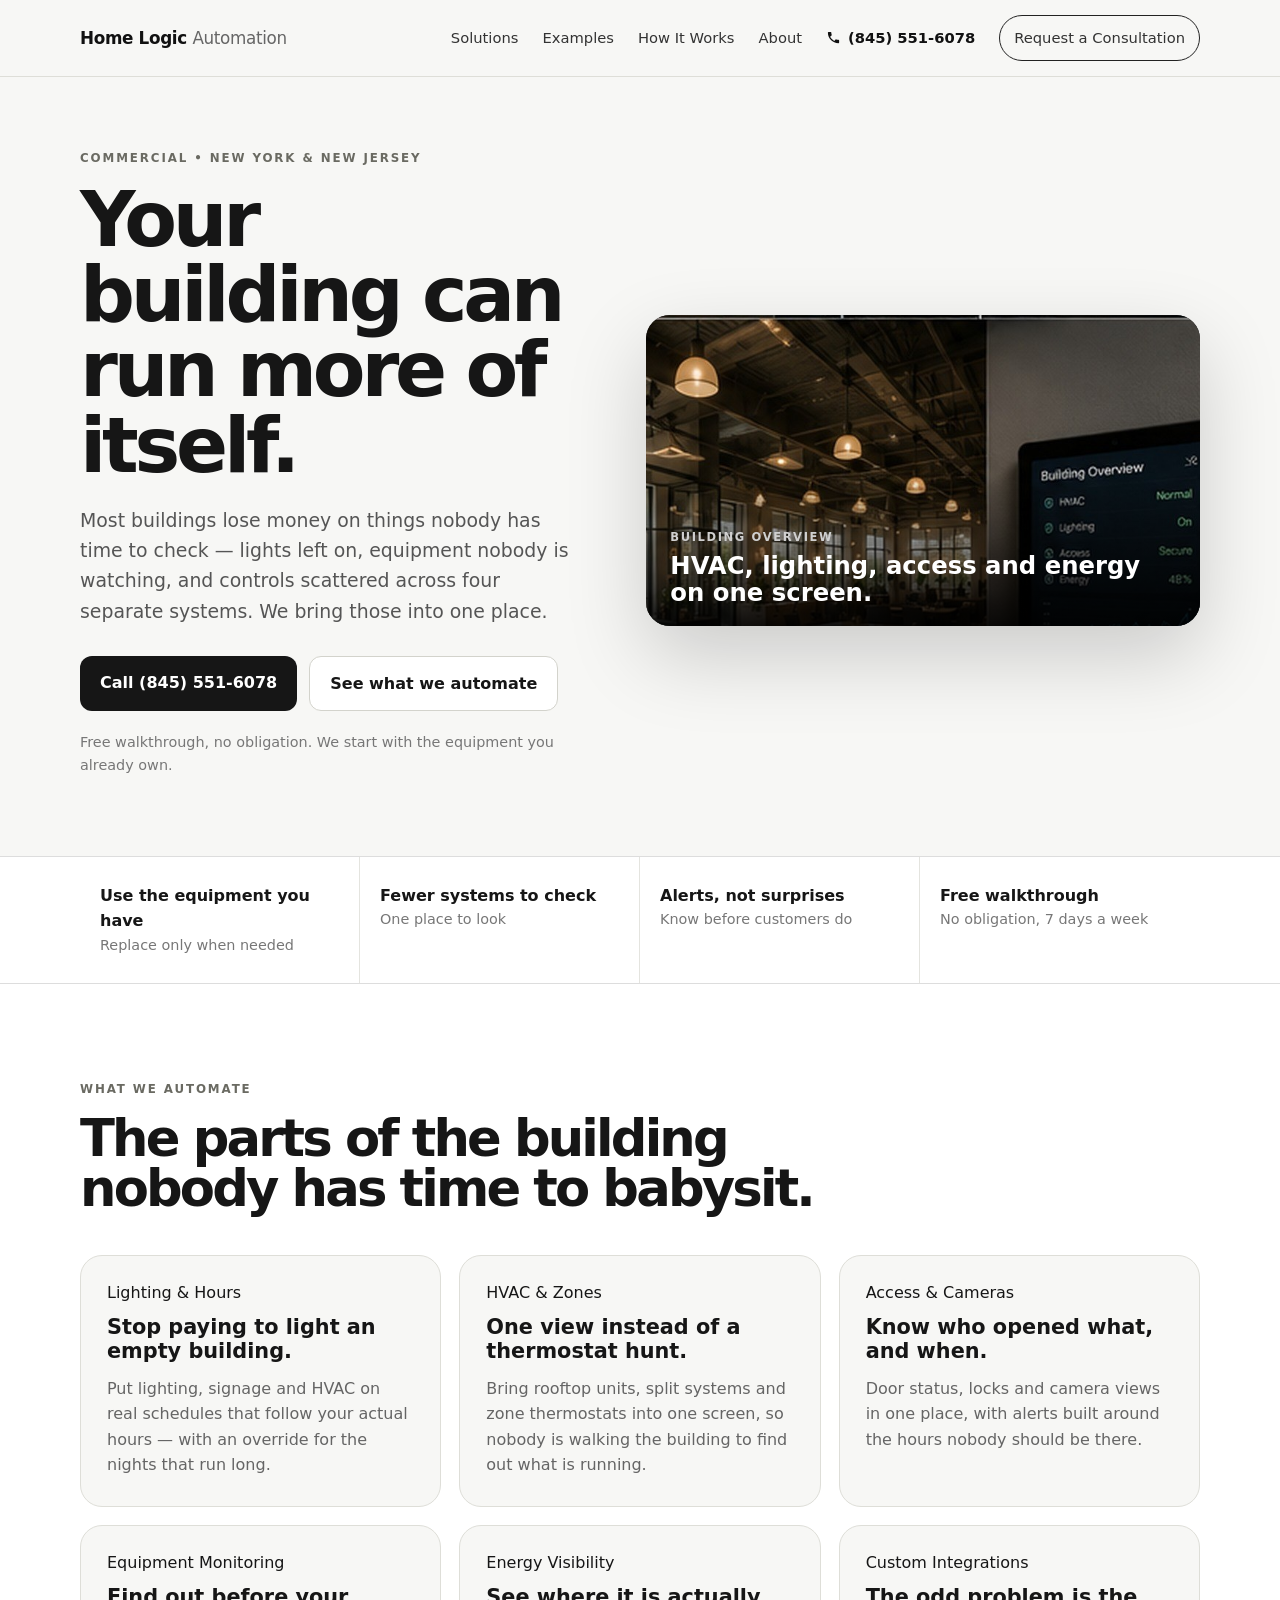
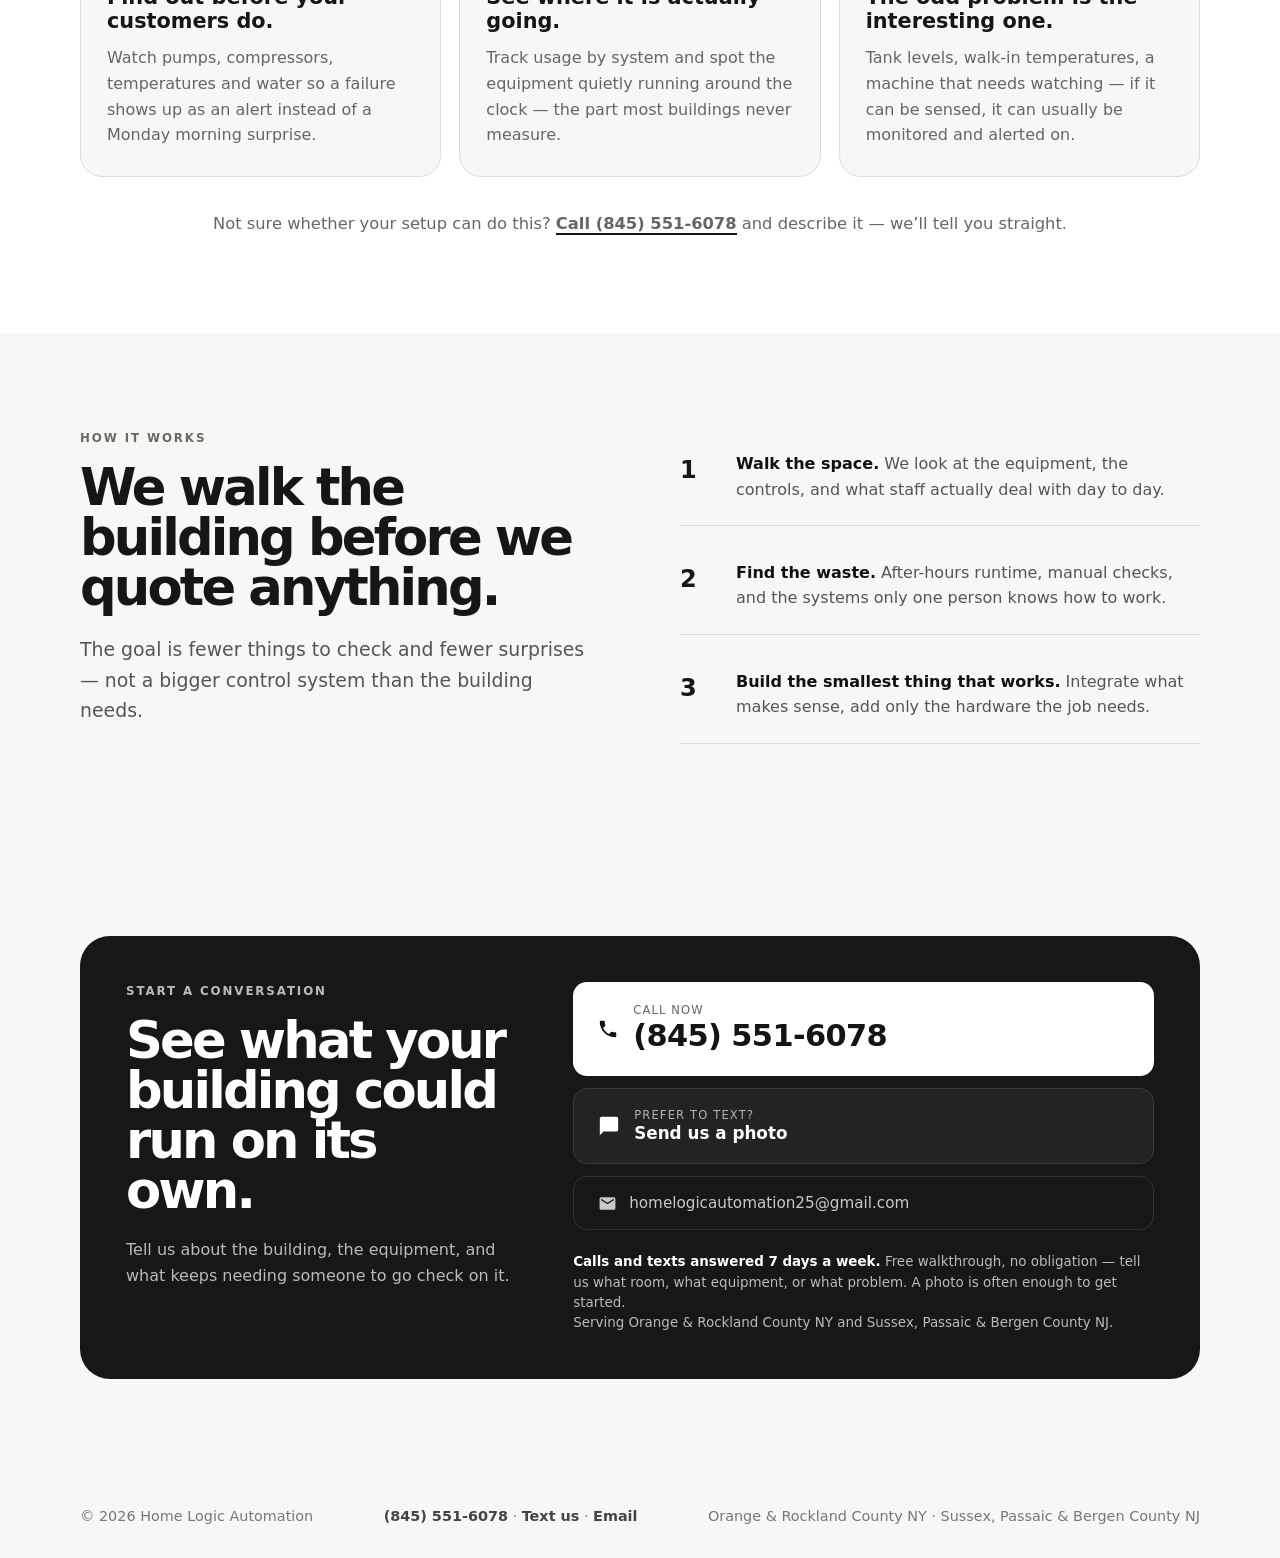
==== commercial.html @ a6f0ff5f "Add files via upload" ====
<!DOCTYPE html>
<html lang="en">
<head>
  <meta charset="UTF-8" />
  <meta name="viewport" content="width=device-width, initial-scale=1.0" />
  <meta name="format-detection" content="telephone=no,email=no,address=no" />
  <title>Commercial Automation | Home Logic Automation NY &amp; NJ</title>
  <meta name="description" content="Commercial automation, monitoring and building controls for businesses in Orange &amp; Rockland County NY and Sussex, Passaic &amp; Bergen County NJ. Call (845) 551-6078." />
  <link rel="canonical" href="https://homelogicautomation.com/commercial.html" />
  <link rel="icon" href="favicon.svg" type="image/svg+xml" />
  <link rel="apple-touch-icon" href="apple-touch-icon.png" />
  <meta property="og:type" content="website" />
  <meta property="og:site_name" content="Home Logic Automation" />
  <meta property="og:title" content="Your building can run more of itself." />
  <meta property="og:description" content="Commercial automation, monitoring and building controls for businesses in Orange &amp; Rockland County NY and Sussex, Passaic &amp; Bergen County NJ. Call (845) 551-6078." />
  <meta property="og:url" content="https://homelogicautomation.com/commercial.html" />
  <meta property="og:image" content="https://homelogicautomation.com/share-image.jpg" />
  <meta name="twitter:card" content="summary_large_image" />
  <meta name="theme-color" content="#161616" />
  <link rel="stylesheet" href="styles.css?v=202608262101" />
</head>
<body>
  <header class="site-header">
    <div class="container nav-wrap">
      <a class="brand" href="index.html">Home Logic <span>Automation</span></a>
      <nav>
        <a href="index.html#solutions">Solutions</a>
        <a href="index.html#examples">Examples</a>
        <a href="index.html#how">How It Works</a>
        <a href="index.html#about">About</a>
        <a class="nav-call" href="tel:+18455516078"><svg class="ic" viewBox="0 0 24 24" aria-hidden="true"><path d="M6.6 10.8c1.4 2.8 3.8 5.1 6.6 6.6l2.2-2.2c.3-.3.7-.4 1-.2 1.1.4 2.4.6 3.6.6.6 0 1 .4 1 1V20c0 .6-.4 1-1 1C10.6 21 3 13.4 3 4c0-.6.4-1 1-1h3.5c.6 0 1 .4 1 1 0 1.3.2 2.5.6 3.6.1.4 0 .8-.2 1l-2.3 2.2z"/></svg><span>(845) 551-6078</span></a>
        <a class="nav-cta" href="#contact">Request a Consultation</a>
      </nav>
    </div>
  </header>

  <main id="top">
    <section class="hero">
      <div class="container hero-grid">
        <div class="hero-copy">
          <p class="eyebrow">COMMERCIAL &bull; NEW YORK &amp; NEW JERSEY</p>
          <h1>Your building can run more of itself.</h1>
          <p class="hero-text">Most buildings lose money on things nobody has time to check &mdash; lights left on,
            equipment nobody is watching, and controls scattered across four separate systems. We bring those into one place.</p>
          <div class="hero-actions">
            <a class="btn primary" href="tel:+18455516078">Call (845) 551-6078</a>
            <a class="btn secondary" href="#what">See what we automate</a>
          </div>
          <p class="trust-line">Free walkthrough, no obligation. We start with the equipment you already own.</p>
        </div>
        <div class="hero-slider">
          <div class="install-stage">
            <article class="install-slide active">
              <img src="assets/ex-commercial.jpg" alt="Commercial building overview screen in an open-plan restaurant" />
              <div class="install-caption"><span>Building Overview</span><strong>HVAC, lighting, access and energy on one screen.</strong></div>
            </article>
          </div>
        </div>
      </div>
    </section>

    <section class="social-proof">
      <div class="container proof-grid">
        <div><strong>Use the equipment you have</strong><span>Replace only when needed</span></div>
        <div><strong>Fewer systems to check</strong><span>One place to look</span></div>
        <div><strong>Alerts, not surprises</strong><span>Know before customers do</span></div>
        <div><strong>Free walkthrough</strong><span>No obligation, 7 days a week</span></div>
      </div>
    </section>

    <section id="what" class="section alt">
      <div class="container">
        <p class="eyebrow">WHAT WE AUTOMATE</p>
        <h2>The parts of the building nobody has time to babysit.</h2>
        <div class="card-grid examples">
          <article class="example-card">
            <div class="ex-body"><span>Lighting &amp; Hours</span><h3>Stop paying to light an empty building.</h3><p>Put lighting, signage and HVAC on real schedules that follow your actual hours &mdash; with an override for the nights that run long.</p></div>
          </article>
          <article class="example-card">
            <div class="ex-body"><span>HVAC &amp; Zones</span><h3>One view instead of a thermostat hunt.</h3><p>Bring rooftop units, split systems and zone thermostats into one screen, so nobody is walking the building to find out what is running.</p></div>
          </article>
          <article class="example-card">
            <div class="ex-body"><span>Access &amp; Cameras</span><h3>Know who opened what, and when.</h3><p>Door status, locks and camera views in one place, with alerts built around the hours nobody should be there.</p></div>
          </article>
          <article class="example-card">
            <div class="ex-body"><span>Equipment Monitoring</span><h3>Find out before your customers do.</h3><p>Watch pumps, compressors, temperatures and water so a failure shows up as an alert instead of a Monday morning surprise.</p></div>
          </article>
          <article class="example-card">
            <div class="ex-body"><span>Energy Visibility</span><h3>See where it is actually going.</h3><p>Track usage by system and spot the equipment quietly running around the clock &mdash; the part most buildings never measure.</p></div>
          </article>
          <article class="example-card">
            <div class="ex-body"><span>Custom Integrations</span><h3>The odd problem is the interesting one.</h3><p>Tank levels, walk-in temperatures, a machine that needs watching &mdash; if it can be sensed, it can usually be monitored and alerted on.</p></div>
          </article>
        </div>
        <p class="examples-cta">Not sure whether your setup can do this?
          <a href="tel:+18455516078">Call (845) 551-6078</a> and describe it &mdash; we&rsquo;ll tell you straight.</p>
      </div>
    </section>

    <section class="section">
      <div class="container split">
        <div>
          <p class="eyebrow">HOW IT WORKS</p>
          <h2>We walk the building before we quote anything.</h2>
          <p class="lead">The goal is fewer things to check and fewer surprises &mdash; not a bigger control system than the building needs.</p>
        </div>
        <div class="steps">
          <div><strong>1</strong><span><b>Walk the space.</b> We look at the equipment, the controls, and what staff actually deal with day to day.</span></div>
          <div><strong>2</strong><span><b>Find the waste.</b> After-hours runtime, manual checks, and the systems only one person knows how to work.</span></div>
          <div><strong>3</strong><span><b>Build the smallest thing that works.</b> Integrate what makes sense, add only the hardware the job needs.</span></div>
        </div>
      </div>
    </section>

    <section id="contact" class="contact section">
      <div class="container contact-box">
        <div>
          <p class="eyebrow">START A CONVERSATION</p>
          <h2>See what your building could run on its own.</h2>
          <p>Tell us about the building, the equipment, and what keeps needing someone to go check on it.</p>
        </div>
        <div class="contact-actions">
          <a class="call-big" href="tel:+18455516078"><svg class="ic" viewBox="0 0 24 24" aria-hidden="true"><path d="M6.6 10.8c1.4 2.8 3.8 5.1 6.6 6.6l2.2-2.2c.3-.3.7-.4 1-.2 1.1.4 2.4.6 3.6.6.6 0 1 .4 1 1V20c0 .6-.4 1-1 1C10.6 21 3 13.4 3 4c0-.6.4-1 1-1h3.5c.6 0 1 .4 1 1 0 1.3.2 2.5.6 3.6.1.4 0 .8-.2 1l-2.3 2.2z"/></svg><span><small>Call now</small><strong>(845) 551-6078</strong></span></a>
          <a class="text-big" href="sms:+18455516078"><svg class="ic" viewBox="0 0 24 24" aria-hidden="true"><path d="M20 2H4a2 2 0 0 0-2 2v18l4-4h14a2 2 0 0 0 2-2V4a2 2 0 0 0-2-2z"/></svg><span><small>Prefer to text?</small><strong>Send us a photo</strong></span></a>
          <a class="email-line" href="mailto:homelogicautomation25@gmail.com"><svg class="ic" viewBox="0 0 24 24" aria-hidden="true"><path d="M20 4H4a2 2 0 0 0-2 2v12a2 2 0 0 0 2 2h16a2 2 0 0 0 2-2V6a2 2 0 0 0-2-2zm0 4-8 5-8-5V6l8 5 8-5z"/></svg><span>homelogicautomation25@gmail.com</span></a>
          <p class="contact-hours"><strong>Calls and texts answered 7 days a week.</strong> Free walkthrough, no obligation &mdash; tell us what room, what equipment, or what problem. A photo is often enough to get started.<br />Serving Orange &amp; Rockland County NY and Sussex, Passaic &amp; Bergen County NJ.</p>
        </div>
      </div>
    </section>
  </main>

  <footer>
    <div class="container footer-wrap">
      <span>&copy; <span id="year"></span> Home Logic Automation</span>
      <span class="footer-contact"><a href="tel:+18455516078">(845) 551-6078</a> &middot; <a href="sms:+18455516078">Text us</a> &middot; <a href="mailto:homelogicautomation25@gmail.com">Email</a></span>
      <span>Orange &amp; Rockland County NY &middot; Sussex, Passaic &amp; Bergen County NJ</span>
    </div>
  </footer>

  <script src="script.js"></script>
</body>
</html>
---- styles.css ----
*{box-sizing:border-box}html{scroll-behavior:smooth}body{margin:0;font-family:Inter,ui-sans-serif,system-ui,-apple-system,BlinkMacSystemFont,"Segoe UI",sans-serif;background:#f7f7f5;color:#161616;line-height:1.6}.container{width:min(1120px,calc(100% - 40px));margin:auto}.site-header{position:sticky;top:0;z-index:20;background:rgba(247,247,245,.92);backdrop-filter:blur(12px);border-bottom:1px solid #deded8}.nav-wrap{min-height:76px;display:flex;align-items:center;justify-content:space-between;gap:24px}.brand{font-size:1.05rem;font-weight:800;color:#111;text-decoration:none;letter-spacing:-.02em}.brand span{font-weight:500;color:#666}nav{display:flex;gap:24px;align-items:center}nav a{color:#333;text-decoration:none;font-size:.92rem}.nav-cta{padding:10px 14px;border:1px solid #222;border-radius:999px}.hero{padding:96px 0 72px}.hero-grid{display:grid;grid-template-columns:1.05fr .95fr;gap:72px;align-items:center}.eyebrow{font-size:.74rem;font-weight:800;letter-spacing:.16em;color:#6a6a62;margin:0 0 14px}.hero h1,.section h2{font-size:clamp(2.5rem,6vw,5.4rem);line-height:.98;letter-spacing:-.055em;margin:0 0 22px}.section h2{font-size:clamp(2.1rem,4vw,3.7rem);max-width:850px}.hero-text,.lead{font-size:1.18rem;color:#555;max-width:680px}.hero-actions{display:flex;gap:12px;flex-wrap:wrap;margin:30px 0 20px}.btn{display:inline-block;padding:14px 20px;border-radius:12px;text-decoration:none;font-weight:700;border:0;cursor:pointer}.primary{background:#161616;color:white}.secondary{background:white;color:#161616;border:1px solid #d3d3cc}.trust-line{font-size:.9rem;color:#777}.dashboard-card{background:#151515;color:white;border-radius:28px;padding:22px;box-shadow:0 30px 80px rgba(0,0,0,.18)}.dash-head{display:flex;justify-content:space-between;align-items:center;margin-bottom:18px;font-weight:700}.status{font-size:.72rem;font-weight:600;padding:7px 10px;border-radius:999px;background:#2b2b2b;color:#d9d9d9}.dash-grid{display:grid;grid-template-columns:1fr 1fr;gap:12px}.dash-grid article{background:#222;border:1px solid #303030;padding:18px;border-radius:18px;display:flex;flex-direction:column;min-height:135px}.dash-grid small{color:#aaa}.dash-grid strong{font-size:1.7rem;margin:10px 0}.dash-grid span{color:#999;font-size:.83rem}.social-proof{border-top:1px solid #ddd;border-bottom:1px solid #ddd;background:#fff}.proof-grid{display:grid;grid-template-columns:repeat(3,1fr)}.proof-grid div{padding:26px 20px;border-right:1px solid #e4e4df;display:flex;flex-direction:column}.proof-grid div:last-child{border-right:0}.proof-grid span{color:#777;font-size:.9rem}.section{padding:96px 0}.alt{background:#fff}.card-grid{display:grid;gap:18px;margin-top:42px}.three{grid-template-columns:repeat(3,1fr)}.service-card,.example-card{background:#fff;border:1px solid #deded8;border-radius:22px;padding:28px}.alt .example-card{background:#f7f7f5}.service-card .number{font-size:.8rem;color:#888}.service-card h3,.example-card h3{font-size:1.45rem;line-height:1.15;margin:42px 0 14px}.service-card p,.example-card p{color:#656565}.service-card a{color:#111;font-weight:700;text-decoration:none}.examples{grid-template-columns:repeat(3,1fr)}.example-card>span{font-size:.76rem;font-weight:800;letter-spacing:.08em;color:#777}.split{display:grid;grid-template-columns:1fr 1fr;gap:80px}.steps{display:grid;gap:12px}.steps div{display:grid;grid-template-columns:42px 1fr;gap:14px;padding:22px 0;border-bottom:1px solid #ddd}.steps strong{font-size:1.5rem}.steps span{color:#555}.steps b{color:#111}.testimonial blockquote{font-size:clamp(2rem,4vw,3.6rem);line-height:1.1;letter-spacing:-.04em;max-width:900px;margin:0}.testimonial-note{color:#888}.narrow{max-width:850px}.contact-box{background:#171717;color:white;border-radius:30px;padding:46px;display:grid;grid-template-columns:.8fr 1.2fr;gap:60px}.contact-box h2{color:white}.contact-box p{color:#bbb}form{display:grid;gap:14px}label{display:grid;gap:7px;font-size:.86rem;color:#ccc}input,select,textarea{width:100%;border:1px solid #3b3b3b;background:#222;color:white;border-radius:10px;padding:13px;font:inherit}textarea{resize:vertical}form small{color:#777}footer{padding:30px 0}.footer-wrap{display:flex;justify-content:space-between;color:#777;font-size:.9rem}@media(max-width:820px){nav a:not(.nav-cta){display:none}.hero{padding-top:60px}.hero-grid,.split,.contact-box{grid-template-columns:1fr}.three,.examples{grid-template-columns:1fr 1fr}.hero-grid{gap:42px}.contact-box{padding:28px}.section{padding:72px 0}}@media(max-width:560px){.container{width:min(100% - 28px,1120px)}.three,.examples,.proof-grid,.dash-grid{grid-template-columns:1fr}.proof-grid div{border-right:0;border-bottom:1px solid #e4e4df}.hero h1{font-size:3rem}.footer-wrap{flex-direction:column;gap:4px}}
.install-slider{margin-top:38px}.install-stage{position:relative;overflow:hidden;border-radius:26px;background:#111;aspect-ratio:16/8.5}.install-slide{position:absolute;inset:0;opacity:0;transition:opacity .7s ease;pointer-events:none}.install-slide.active{opacity:1;pointer-events:auto}.install-slide img{width:100%;height:100%;object-fit:cover;display:block}.install-caption{position:absolute;left:0;right:0;bottom:0;padding:42px 30px 26px;background:linear-gradient(transparent,rgba(0,0,0,.82));color:#fff;display:flex;flex-direction:column}.install-caption span{font-size:.82rem;text-transform:uppercase;letter-spacing:.12em;color:#d0d0d0}.install-caption strong{font-size:clamp(1.35rem,3vw,2.35rem);line-height:1.1}.slider-arrow{position:absolute;top:50%;transform:translateY(-50%);z-index:4;width:48px;height:48px;border:1px solid rgba(255,255,255,.5);border-radius:50%;background:rgba(0,0,0,.45);color:#fff;font-size:2rem;line-height:1;cursor:pointer}.slider-arrow.prev{left:18px}.slider-arrow.next{right:18px}.slider-dots{display:flex;justify-content:center;gap:9px;margin-top:18px}.slider-dot{width:10px;height:10px;border-radius:50%;border:0;background:#c9c9c4;padding:0;cursor:pointer}.slider-dot.active{background:#222}.concept-note{text-align:center;color:#888;font-size:.8rem;margin-top:12px}@media(max-width:560px){.install-stage{aspect-ratio:4/3}.install-caption{padding:50px 18px 18px}.slider-arrow{width:42px;height:42px}.slider-arrow.prev{left:10px}.slider-arrow.next{right:10px}}

.elder-hero{padding:96px 0 80px}.elder-hero-grid{display:grid;grid-template-columns:1.05fr .95fr;gap:72px;align-items:center}.elder-hero h1{font-size:clamp(2.6rem,6vw,5rem);line-height:.98;letter-spacing:-.055em;margin:0 0 22px}.elder-panel{background:#151515;color:#fff;border-radius:28px;padding:22px;box-shadow:0 30px 80px rgba(0,0,0,.16)}.elder-panel-head{display:flex;justify-content:space-between;align-items:center;margin-bottom:18px;font-weight:700}.elder-status-grid{display:grid;grid-template-columns:1fr 1fr;gap:12px}.elder-status-grid article{background:#222;border:1px solid #303030;padding:18px;border-radius:18px;display:flex;flex-direction:column;min-height:135px}.elder-status-grid small{color:#aaa}.elder-status-grid strong{font-size:1.28rem;line-height:1.15;margin:10px 0}.elder-status-grid span{color:#999;font-size:.83rem}.care-grid{display:grid;grid-template-columns:repeat(3,1fr);gap:18px;margin-top:42px}.care-card{background:#f7f7f5;border:1px solid #deded8;border-radius:22px;padding:28px}.care-icon{width:42px;height:42px;border-radius:50%;display:grid;place-items:center;background:#171717;color:#fff;font-size:.78rem;font-weight:800}.care-card h3{font-size:1.35rem;line-height:1.2;margin:26px 0 12px}.care-card p{color:#666}.scenario-list{display:grid;gap:0}.scenario-list div{padding:22px 0;border-bottom:1px solid #ddd;display:grid;gap:6px}.scenario-list strong{font-size:1.1rem}.scenario-list span{color:#666}@media(max-width:820px){.elder-hero-grid{grid-template-columns:1fr;gap:42px}.care-grid{grid-template-columns:1fr 1fr}}@media(max-width:560px){.care-grid,.elder-status-grid{grid-template-columns:1fr}.elder-hero{padding-top:60px}.elder-hero h1{font-size:3rem}}

.safety-note{display:block;margin-top:14px;color:#888;font-size:.76rem;line-height:1.45}

/* --- Hero slideshow (rounded-card carousel, beside the headline) --- */
.hero{padding:72px 0 64px}
.hero-grid{align-items:center;grid-template-columns:1fr 1.12fr}
.hero-slider{margin-top:0;min-width:0}
.hero-slider .install-stage{aspect-ratio:16/9;min-height:0;border-radius:24px;box-shadow:0 30px 80px rgba(0,0,0,.18)}
.hero-slider .install-slide img{object-fit:cover;object-position:center center}
.hero-slider .install-caption{left:0;right:0;max-width:100%;padding:56px 24px 20px;background:linear-gradient(transparent,rgba(0,0,0,.88))}
.hero-slider .install-caption span{font-size:.72rem;font-weight:800;letter-spacing:.14em}
.hero-slider .install-caption strong{font-size:clamp(1.15rem,1.9vw,1.6rem);line-height:1.12;margin-top:5px}
.hero-slider .install-caption p{margin:6px 0 0;color:#dcdcdc;font-size:.88rem;line-height:1.4}
.hero-slider .slider-arrow{width:40px;height:40px;font-size:1.6rem;background:rgba(0,0,0,.42)}
.hero-slider .slider-arrow.prev{left:12px}
.hero-slider .slider-arrow.next{right:12px}
.hero-slider .slider-dots{margin-top:16px}
.hero-slider .concept-note{margin-top:10px}
@media(max-width:820px){
  .hero{padding:52px 0 56px}
  .hero-grid{grid-template-columns:1fr}
  .hero-slider .install-caption{padding:52px 20px 18px}
}
@media(max-width:560px){
  .hero-slider .install-stage{border-radius:18px}
  .hero-slider .install-caption{padding:40px 16px 14px}
  .hero-slider .install-caption strong{font-size:1.05rem}
  .hero-slider .install-caption p{display:none}
  .hero-slider .slider-arrow{width:36px;height:36px;font-size:1.4rem}
}

/* --- Contact paths: header call button, call/text blocks, mobile bar --- */
.ic{width:16px;height:16px;flex:none;fill:currentColor;display:inline-block;vertical-align:-2px}
.hp{position:absolute;left:-9999px;width:1px;height:1px;opacity:0}
.nav-call{display:inline-flex;align-items:center;gap:7px;font-weight:800;color:#111;text-decoration:none;white-space:nowrap}
.nav-call .ic{width:15px;height:15px}
.contact-direct{margin-top:26px;display:grid;gap:10px}
.call-big,.text-big{display:flex;align-items:center;gap:14px;padding:16px 18px;border-radius:14px;text-decoration:none;transition:transform .15s ease}
.call-big{background:#fff;color:#141414}
.text-big{background:#232323;color:#fff;border:1px solid #3a3a3a}
.call-big:hover,.text-big:hover{transform:translateY(-2px)}
.call-big .ic,.text-big .ic{width:22px;height:22px}
.call-big span,.text-big span{display:flex;flex-direction:column;line-height:1.2}
.call-big small,.text-big small{font-size:.72rem;letter-spacing:.1em;text-transform:uppercase;opacity:.65}
.call-big strong{font-size:1.5rem;letter-spacing:-.02em}
.text-big strong{font-size:1.05rem}
.contact-hours{color:#9a9a9a;font-size:.84rem;margin:6px 0 0}
.footer-contact a{color:#444;font-weight:700;text-decoration:none}
.mobile-call-bar{display:none}
@media(max-width:820px){
  .nav-call span{display:none}
  .nav-call{width:42px;height:42px;justify-content:center;border:1px solid #222;border-radius:50%}
  .nav-call .ic{width:18px;height:18px}
  .mobile-call-bar{display:grid;grid-template-columns:1fr 1fr;gap:10px;position:fixed;left:0;right:0;bottom:0;z-index:40;padding:10px 12px calc(10px + env(safe-area-inset-bottom));background:rgba(247,247,245,.96);backdrop-filter:blur(10px);border-top:1px solid #dedad2}
  .mcb{display:flex;align-items:center;justify-content:center;gap:8px;padding:15px;border-radius:12px;font-weight:800;text-decoration:none;font-size:1rem}
  .mcb.call{background:#161616;color:#fff}
  .mcb.text{background:#fff;color:#161616;border:1px solid #cfcfc8}
  body{padding-bottom:78px}
  .call-big strong{font-size:1.35rem}
}
.ty-wrap{padding:40px 0 20px}
.ty-actions{display:flex;gap:12px;flex-wrap:wrap;margin:28px 0 18px}
.ty-back{margin-top:34px}
.ty-back a{color:#555;text-decoration:none;font-weight:700}

/* --- Example cards with photos --- */
.example-card{padding:0;overflow:hidden;display:flex;flex-direction:column}
.ex-media{aspect-ratio:16/9;overflow:hidden;background:#111;flex:none}
.ex-media img{width:100%;height:100%;object-fit:cover;display:block;transition:transform .5s ease}
.example-card:hover .ex-media img{transform:scale(1.04)}
.ex-body{padding:24px 26px 28px;display:flex;flex-direction:column;flex:1}
.ex-body h3{margin:10px 0 12px;font-size:1.3rem}
.ex-body p{margin:0}
.examples-cta{margin:34px 0 0;text-align:center;color:#666;font-size:1.02rem}
.examples-cta a{color:#111;font-weight:800;text-decoration:none;border-bottom:2px solid #161616;white-space:nowrap}
@media(max-width:560px){.ex-body{padding:20px 20px 24px}}

/* --- Call / text contact panel (replaces the form) --- */
.contact-box .contact-hours a{color:#fff}
.contact-actions .call-big{color:#141414}
.contact-actions .text-big{color:#fff}
.contact-actions .email-line{color:#c9c9c9}
.contact-actions{display:grid;gap:12px;align-content:center}
.contact-actions .call-big{padding:22px 24px}
.contact-actions .call-big strong{font-size:1.9rem}
.contact-actions .text-big{padding:20px 24px}
.email-line{display:flex;align-items:center;gap:12px;padding:14px 24px;border-radius:14px;border:1px solid #333;color:#c9c9c9;text-decoration:none;font-size:.95rem;word-break:break-all}
.email-line:hover{border-color:#555;color:#fff}
.email-line .ic{width:19px;height:19px}
.contact-actions .contact-hours{margin-top:10px;line-height:1.5}
@media(max-width:560px){
  .contact-actions .call-big strong{font-size:1.5rem}
  .email-line{font-size:.85rem;padding:13px 18px}
}
.contact-hours strong{color:#fff;font-weight:800}
.proof-grid{grid-template-columns:repeat(4,1fr)}
@media(max-width:820px){.proof-grid{grid-template-columns:1fr 1fr}.proof-grid div:nth-child(2n){border-right:0}}

/* Never let a link fall back to browser-default blue in body copy */
.contact-hours a,.footer-contact a,.examples-cta a,.lead a,.hero-text a,.testimonial a,p a{color:inherit}
.footer-contact a{color:#444;font-weight:700}
.contact-hours a{color:#fff;text-decoration:underline}
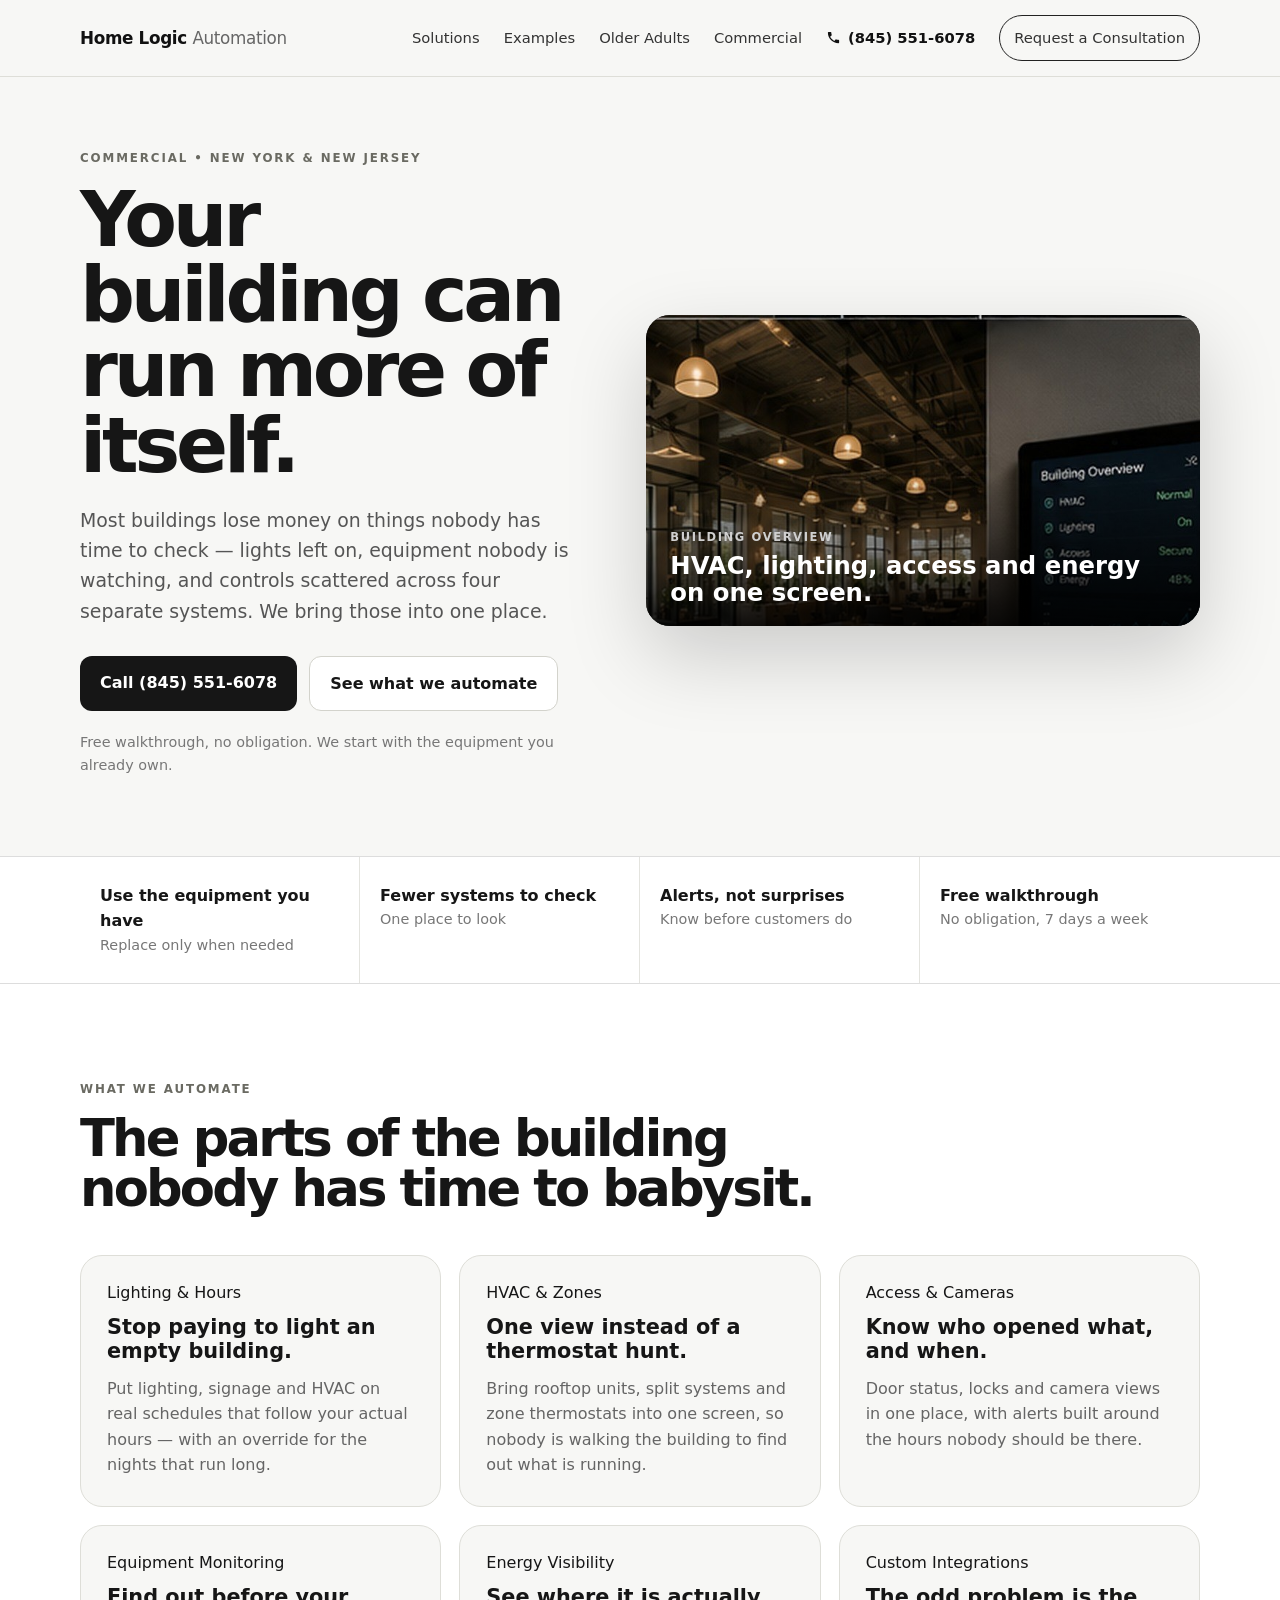
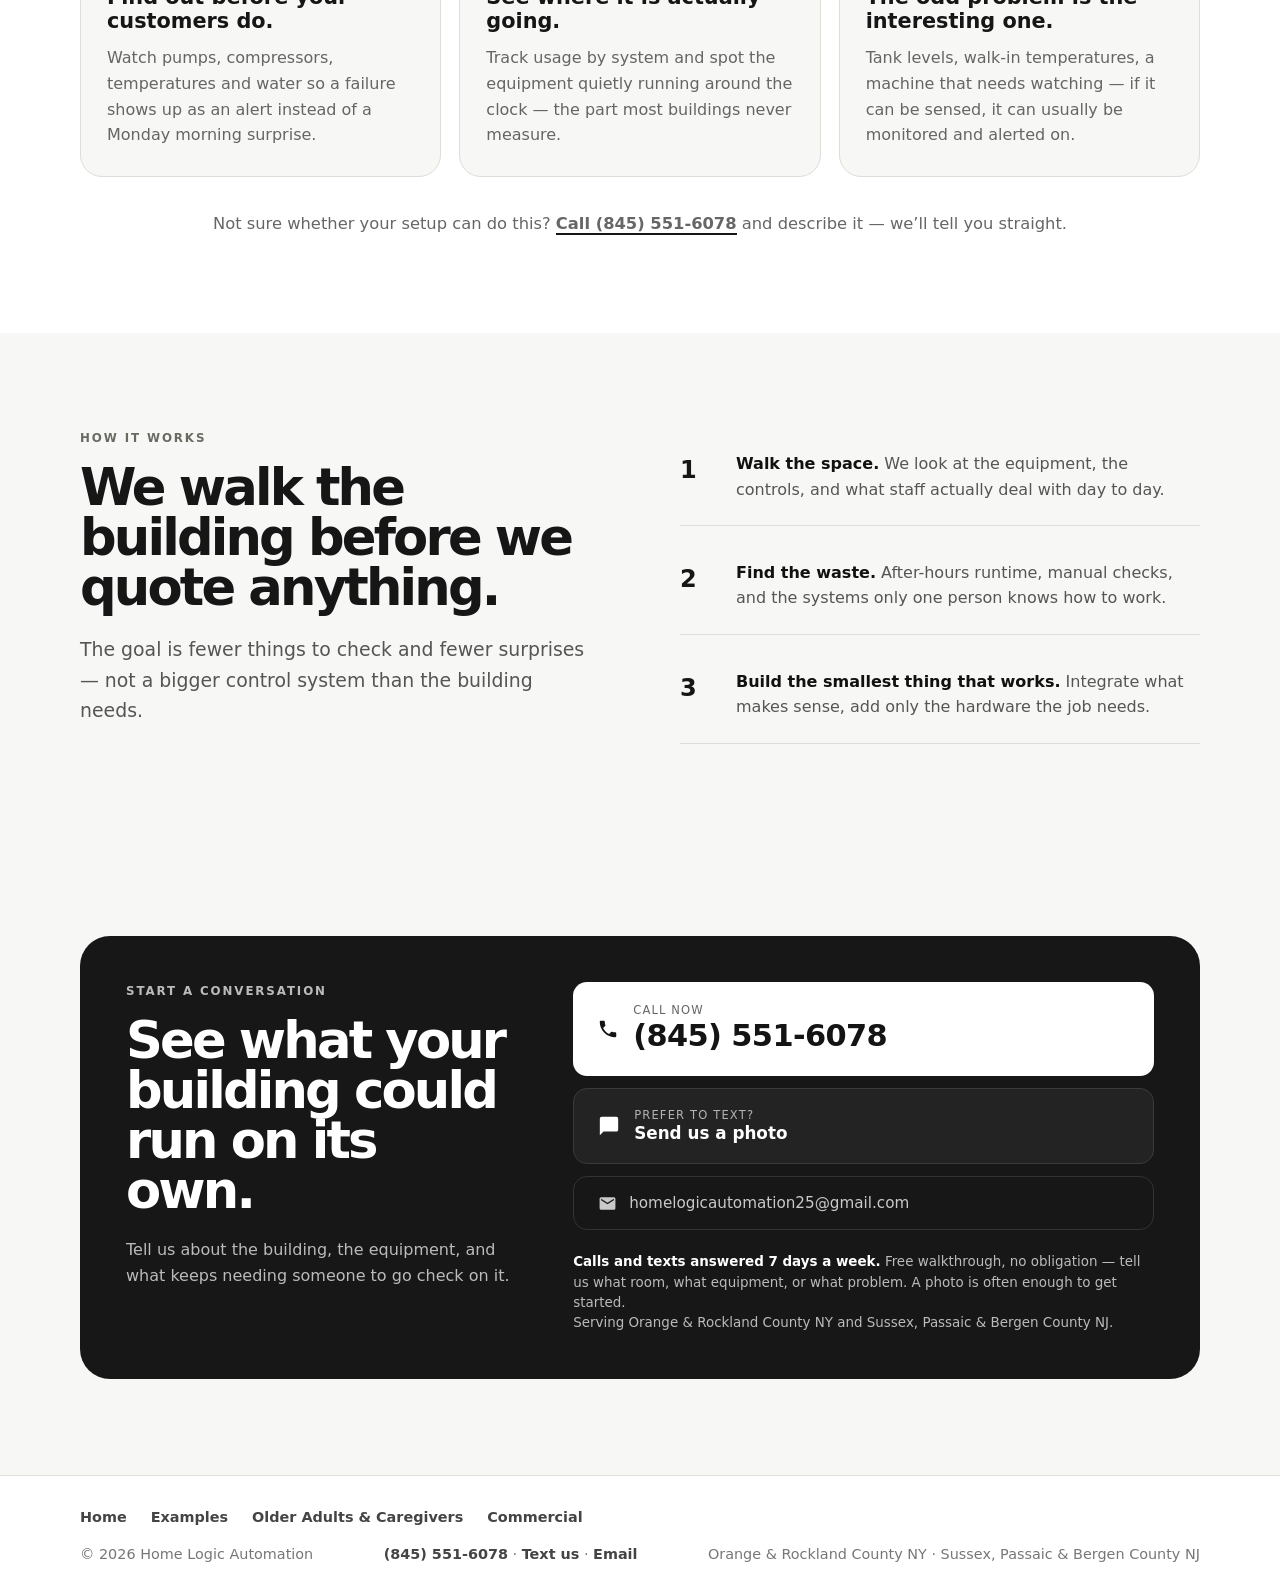
==== commit 4e5f793d: "Add files via upload" ====
--- a/commercial.html
+++ b/commercial.html
@@ -1,142 +1,148 @@
-<!DOCTYPE html>
-<html lang="en">
-<head>
-  <meta charset="UTF-8" />
-  <meta name="viewport" content="width=device-width, initial-scale=1.0" />
-  <meta name="format-detection" content="telephone=no,email=no,address=no" />
-  <title>Commercial Automation | Home Logic Automation NY &amp; NJ</title>
-  <meta name="description" content="Commercial automation, monitoring and building controls for businesses in Orange &amp; Rockland County NY and Sussex, Passaic &amp; Bergen County NJ. Call (845) 551-6078." />
-  <link rel="canonical" href="https://homelogicautomation.com/commercial.html" />
-  <link rel="icon" href="favicon.svg" type="image/svg+xml" />
-  <link rel="apple-touch-icon" href="apple-touch-icon.png" />
-  <meta property="og:type" content="website" />
-  <meta property="og:site_name" content="Home Logic Automation" />
-  <meta property="og:title" content="Your building can run more of itself." />
-  <meta property="og:description" content="Commercial automation, monitoring and building controls for businesses in Orange &amp; Rockland County NY and Sussex, Passaic &amp; Bergen County NJ. Call (845) 551-6078." />
-  <meta property="og:url" content="https://homelogicautomation.com/commercial.html" />
-  <meta property="og:image" content="https://homelogicautomation.com/share-image.jpg" />
-  <meta name="twitter:card" content="summary_large_image" />
-  <meta name="theme-color" content="#161616" />
-  <link rel="stylesheet" href="styles.css?v=202608262101" />
-</head>
-<body>
-  <header class="site-header">
-    <div class="container nav-wrap">
-      <a class="brand" href="index.html">Home Logic <span>Automation</span></a>
-      <nav>
-        <a href="index.html#solutions">Solutions</a>
-        <a href="index.html#examples">Examples</a>
-        <a href="index.html#how">How It Works</a>
-        <a href="index.html#about">About</a>
-        <a class="nav-call" href="tel:+18455516078"><svg class="ic" viewBox="0 0 24 24" aria-hidden="true"><path d="M6.6 10.8c1.4 2.8 3.8 5.1 6.6 6.6l2.2-2.2c.3-.3.7-.4 1-.2 1.1.4 2.4.6 3.6.6.6 0 1 .4 1 1V20c0 .6-.4 1-1 1C10.6 21 3 13.4 3 4c0-.6.4-1 1-1h3.5c.6 0 1 .4 1 1 0 1.3.2 2.5.6 3.6.1.4 0 .8-.2 1l-2.3 2.2z"/></svg><span>(845) 551-6078</span></a>
-        <a class="nav-cta" href="#contact">Request a Consultation</a>
-      </nav>
-    </div>
-  </header>
-
-  <main id="top">
-    <section class="hero">
-      <div class="container hero-grid">
-        <div class="hero-copy">
-          <p class="eyebrow">COMMERCIAL &bull; NEW YORK &amp; NEW JERSEY</p>
-          <h1>Your building can run more of itself.</h1>
-          <p class="hero-text">Most buildings lose money on things nobody has time to check &mdash; lights left on,
-            equipment nobody is watching, and controls scattered across four separate systems. We bring those into one place.</p>
-          <div class="hero-actions">
-            <a class="btn primary" href="tel:+18455516078">Call (845) 551-6078</a>
-            <a class="btn secondary" href="#what">See what we automate</a>
-          </div>
-          <p class="trust-line">Free walkthrough, no obligation. We start with the equipment you already own.</p>
-        </div>
-        <div class="hero-slider">
-          <div class="install-stage">
-            <article class="install-slide active">
-              <img src="assets/ex-commercial.jpg" alt="Commercial building overview screen in an open-plan restaurant" />
-              <div class="install-caption"><span>Building Overview</span><strong>HVAC, lighting, access and energy on one screen.</strong></div>
-            </article>
-          </div>
-        </div>
-      </div>
-    </section>
-
-    <section class="social-proof">
-      <div class="container proof-grid">
-        <div><strong>Use the equipment you have</strong><span>Replace only when needed</span></div>
-        <div><strong>Fewer systems to check</strong><span>One place to look</span></div>
-        <div><strong>Alerts, not surprises</strong><span>Know before customers do</span></div>
-        <div><strong>Free walkthrough</strong><span>No obligation, 7 days a week</span></div>
-      </div>
-    </section>
-
-    <section id="what" class="section alt">
-      <div class="container">
-        <p class="eyebrow">WHAT WE AUTOMATE</p>
-        <h2>The parts of the building nobody has time to babysit.</h2>
-        <div class="card-grid examples">
-          <article class="example-card">
-            <div class="ex-body"><span>Lighting &amp; Hours</span><h3>Stop paying to light an empty building.</h3><p>Put lighting, signage and HVAC on real schedules that follow your actual hours &mdash; with an override for the nights that run long.</p></div>
-          </article>
-          <article class="example-card">
-            <div class="ex-body"><span>HVAC &amp; Zones</span><h3>One view instead of a thermostat hunt.</h3><p>Bring rooftop units, split systems and zone thermostats into one screen, so nobody is walking the building to find out what is running.</p></div>
-          </article>
-          <article class="example-card">
-            <div class="ex-body"><span>Access &amp; Cameras</span><h3>Know who opened what, and when.</h3><p>Door status, locks and camera views in one place, with alerts built around the hours nobody should be there.</p></div>
-          </article>
-          <article class="example-card">
-            <div class="ex-body"><span>Equipment Monitoring</span><h3>Find out before your customers do.</h3><p>Watch pumps, compressors, temperatures and water so a failure shows up as an alert instead of a Monday morning surprise.</p></div>
-          </article>
-          <article class="example-card">
-            <div class="ex-body"><span>Energy Visibility</span><h3>See where it is actually going.</h3><p>Track usage by system and spot the equipment quietly running around the clock &mdash; the part most buildings never measure.</p></div>
-          </article>
-          <article class="example-card">
-            <div class="ex-body"><span>Custom Integrations</span><h3>The odd problem is the interesting one.</h3><p>Tank levels, walk-in temperatures, a machine that needs watching &mdash; if it can be sensed, it can usually be monitored and alerted on.</p></div>
-          </article>
-        </div>
-        <p class="examples-cta">Not sure whether your setup can do this?
-          <a href="tel:+18455516078">Call (845) 551-6078</a> and describe it &mdash; we&rsquo;ll tell you straight.</p>
-      </div>
-    </section>
-
-    <section class="section">
-      <div class="container split">
-        <div>
-          <p class="eyebrow">HOW IT WORKS</p>
-          <h2>We walk the building before we quote anything.</h2>
-          <p class="lead">The goal is fewer things to check and fewer surprises &mdash; not a bigger control system than the building needs.</p>
-        </div>
-        <div class="steps">
-          <div><strong>1</strong><span><b>Walk the space.</b> We look at the equipment, the controls, and what staff actually deal with day to day.</span></div>
-          <div><strong>2</strong><span><b>Find the waste.</b> After-hours runtime, manual checks, and the systems only one person knows how to work.</span></div>
-          <div><strong>3</strong><span><b>Build the smallest thing that works.</b> Integrate what makes sense, add only the hardware the job needs.</span></div>
-        </div>
-      </div>
-    </section>
-
-    <section id="contact" class="contact section">
-      <div class="container contact-box">
-        <div>
-          <p class="eyebrow">START A CONVERSATION</p>
-          <h2>See what your building could run on its own.</h2>
-          <p>Tell us about the building, the equipment, and what keeps needing someone to go check on it.</p>
-        </div>
-        <div class="contact-actions">
-          <a class="call-big" href="tel:+18455516078"><svg class="ic" viewBox="0 0 24 24" aria-hidden="true"><path d="M6.6 10.8c1.4 2.8 3.8 5.1 6.6 6.6l2.2-2.2c.3-.3.7-.4 1-.2 1.1.4 2.4.6 3.6.6.6 0 1 .4 1 1V20c0 .6-.4 1-1 1C10.6 21 3 13.4 3 4c0-.6.4-1 1-1h3.5c.6 0 1 .4 1 1 0 1.3.2 2.5.6 3.6.1.4 0 .8-.2 1l-2.3 2.2z"/></svg><span><small>Call now</small><strong>(845) 551-6078</strong></span></a>
-          <a class="text-big" href="sms:+18455516078"><svg class="ic" viewBox="0 0 24 24" aria-hidden="true"><path d="M20 2H4a2 2 0 0 0-2 2v18l4-4h14a2 2 0 0 0 2-2V4a2 2 0 0 0-2-2z"/></svg><span><small>Prefer to text?</small><strong>Send us a photo</strong></span></a>
-          <a class="email-line" href="mailto:homelogicautomation25@gmail.com"><svg class="ic" viewBox="0 0 24 24" aria-hidden="true"><path d="M20 4H4a2 2 0 0 0-2 2v12a2 2 0 0 0 2 2h16a2 2 0 0 0 2-2V6a2 2 0 0 0-2-2zm0 4-8 5-8-5V6l8 5 8-5z"/></svg><span>homelogicautomation25@gmail.com</span></a>
-          <p class="contact-hours"><strong>Calls and texts answered 7 days a week.</strong> Free walkthrough, no obligation &mdash; tell us what room, what equipment, or what problem. A photo is often enough to get started.<br />Serving Orange &amp; Rockland County NY and Sussex, Passaic &amp; Bergen County NJ.</p>
-        </div>
-      </div>
-    </section>
-  </main>
-
-  <footer>
-    <div class="container footer-wrap">
-      <span>&copy; <span id="year"></span> Home Logic Automation</span>
-      <span class="footer-contact"><a href="tel:+18455516078">(845) 551-6078</a> &middot; <a href="sms:+18455516078">Text us</a> &middot; <a href="mailto:homelogicautomation25@gmail.com">Email</a></span>
-      <span>Orange &amp; Rockland County NY &middot; Sussex, Passaic &amp; Bergen County NJ</span>
-    </div>
-  </footer>
-
-  <script src="script.js"></script>
-</body>
-</html>
+<!DOCTYPE html>
+<html lang="en">
+<head>
+  <meta charset="UTF-8" />
+  <meta name="viewport" content="width=device-width, initial-scale=1.0" />
+  <meta name="format-detection" content="telephone=no,email=no,address=no" />
+  <title>Commercial Automation | Home Logic Automation NY &amp; NJ</title>
+  <meta name="description" content="Commercial automation, monitoring and building controls for businesses in Orange &amp; Rockland County NY and Sussex, Passaic &amp; Bergen County NJ. Call (845) 551-6078." />
+  <link rel="canonical" href="https://homelogicautomation.com/commercial.html" />
+  <link rel="icon" href="favicon.svg" type="image/svg+xml" />
+  <link rel="apple-touch-icon" href="apple-touch-icon.png" />
+  <meta property="og:type" content="website" />
+  <meta property="og:site_name" content="Home Logic Automation" />
+  <meta property="og:title" content="Your building can run more of itself." />
+  <meta property="og:description" content="Commercial automation, monitoring and building controls for businesses in Orange &amp; Rockland County NY and Sussex, Passaic &amp; Bergen County NJ. Call (845) 551-6078." />
+  <meta property="og:url" content="https://homelogicautomation.com/commercial.html" />
+  <meta property="og:image" content="https://homelogicautomation.com/share-image.jpg" />
+  <meta name="twitter:card" content="summary_large_image" />
+  <meta name="theme-color" content="#161616" />
+  <link rel="stylesheet" href="styles.css?v=202608271200" />
+</head>
+<body>
+  <header class="site-header">
+    <div class="container nav-wrap">
+      <a class="brand" href="index.html">Home Logic <span>Automation</span></a>
+      <nav>
+        <a href="index.html#solutions">Solutions</a>
+        <a href="index.html#examples">Examples</a>
+        <a href="older-adults.html">Older Adults</a>
+        <a href="commercial.html" aria-current="page">Commercial</a>
+        <a class="nav-call" href="tel:+18455516078"><svg class="ic" viewBox="0 0 24 24" aria-hidden="true"><path d="M6.6 10.8c1.4 2.8 3.8 5.1 6.6 6.6l2.2-2.2c.3-.3.7-.4 1-.2 1.1.4 2.4.6 3.6.6.6 0 1 .4 1 1V20c0 .6-.4 1-1 1C10.6 21 3 13.4 3 4c0-.6.4-1 1-1h3.5c.6 0 1 .4 1 1 0 1.3.2 2.5.6 3.6.1.4 0 .8-.2 1l-2.3 2.2z"/></svg><span>(845) 551-6078</span></a>
+        <a class="nav-cta" href="#contact">Request a Consultation</a>
+      </nav>
+    </div>
+  </header>
+
+  <main id="top">
+    <section class="hero">
+      <div class="container hero-grid">
+        <div class="hero-copy">
+          <p class="eyebrow">COMMERCIAL &bull; NEW YORK &amp; NEW JERSEY</p>
+          <h1>Your building can run more of itself.</h1>
+          <p class="hero-text">Most buildings lose money on things nobody has time to check &mdash; lights left on,
+            equipment nobody is watching, and controls scattered across four separate systems. We bring those into one place.</p>
+          <div class="hero-actions">
+            <a class="btn primary" href="tel:+18455516078">Call (845) 551-6078</a>
+            <a class="btn secondary" href="#what">See what we automate</a>
+          </div>
+          <p class="trust-line">Free walkthrough, no obligation. We start with the equipment you already own.</p>
+        </div>
+        <div class="hero-slider">
+          <div class="install-stage">
+            <article class="install-slide active">
+              <img src="assets/ex-commercial.jpg" alt="Commercial building overview screen in an open-plan restaurant" />
+              <div class="install-caption"><span>Building Overview</span><strong>HVAC, lighting, access and energy on one screen.</strong></div>
+            </article>
+          </div>
+        </div>
+      </div>
+    </section>
+
+    <section class="social-proof">
+      <div class="container proof-grid">
+        <div><strong>Use the equipment you have</strong><span>Replace only when needed</span></div>
+        <div><strong>Fewer systems to check</strong><span>One place to look</span></div>
+        <div><strong>Alerts, not surprises</strong><span>Know before customers do</span></div>
+        <div><strong>Free walkthrough</strong><span>No obligation, 7 days a week</span></div>
+      </div>
+    </section>
+
+    <section id="what" class="section alt">
+      <div class="container">
+        <p class="eyebrow">WHAT WE AUTOMATE</p>
+        <h2>The parts of the building nobody has time to babysit.</h2>
+        <div class="card-grid examples">
+          <article class="example-card">
+            <div class="ex-body"><span>Lighting &amp; Hours</span><h3>Stop paying to light an empty building.</h3><p>Put lighting, signage and HVAC on real schedules that follow your actual hours &mdash; with an override for the nights that run long.</p></div>
+          </article>
+          <article class="example-card">
+            <div class="ex-body"><span>HVAC &amp; Zones</span><h3>One view instead of a thermostat hunt.</h3><p>Bring rooftop units, split systems and zone thermostats into one screen, so nobody is walking the building to find out what is running.</p></div>
+          </article>
+          <article class="example-card">
+            <div class="ex-body"><span>Access &amp; Cameras</span><h3>Know who opened what, and when.</h3><p>Door status, locks and camera views in one place, with alerts built around the hours nobody should be there.</p></div>
+          </article>
+          <article class="example-card">
+            <div class="ex-body"><span>Equipment Monitoring</span><h3>Find out before your customers do.</h3><p>Watch pumps, compressors, temperatures and water so a failure shows up as an alert instead of a Monday morning surprise.</p></div>
+          </article>
+          <article class="example-card">
+            <div class="ex-body"><span>Energy Visibility</span><h3>See where it is actually going.</h3><p>Track usage by system and spot the equipment quietly running around the clock &mdash; the part most buildings never measure.</p></div>
+          </article>
+          <article class="example-card">
+            <div class="ex-body"><span>Custom Integrations</span><h3>The odd problem is the interesting one.</h3><p>Tank levels, walk-in temperatures, a machine that needs watching &mdash; if it can be sensed, it can usually be monitored and alerted on.</p></div>
+          </article>
+        </div>
+        <p class="examples-cta">Not sure whether your setup can do this?
+          <a href="tel:+18455516078">Call (845) 551-6078</a> and describe it &mdash; we&rsquo;ll tell you straight.</p>
+      </div>
+    </section>
+
+    <section class="section">
+      <div class="container split">
+        <div>
+          <p class="eyebrow">HOW IT WORKS</p>
+          <h2>We walk the building before we quote anything.</h2>
+          <p class="lead">The goal is fewer things to check and fewer surprises &mdash; not a bigger control system than the building needs.</p>
+        </div>
+        <div class="steps">
+          <div><strong>1</strong><span><b>Walk the space.</b> We look at the equipment, the controls, and what staff actually deal with day to day.</span></div>
+          <div><strong>2</strong><span><b>Find the waste.</b> After-hours runtime, manual checks, and the systems only one person knows how to work.</span></div>
+          <div><strong>3</strong><span><b>Build the smallest thing that works.</b> Integrate what makes sense, add only the hardware the job needs.</span></div>
+        </div>
+      </div>
+    </section>
+
+    <section id="contact" class="contact section">
+      <div class="container contact-box">
+        <div>
+          <p class="eyebrow">START A CONVERSATION</p>
+          <h2>See what your building could run on its own.</h2>
+          <p>Tell us about the building, the equipment, and what keeps needing someone to go check on it.</p>
+        </div>
+        <div class="contact-actions">
+          <a class="call-big" href="tel:+18455516078"><svg class="ic" viewBox="0 0 24 24" aria-hidden="true"><path d="M6.6 10.8c1.4 2.8 3.8 5.1 6.6 6.6l2.2-2.2c.3-.3.7-.4 1-.2 1.1.4 2.4.6 3.6.6.6 0 1 .4 1 1V20c0 .6-.4 1-1 1C10.6 21 3 13.4 3 4c0-.6.4-1 1-1h3.5c.6 0 1 .4 1 1 0 1.3.2 2.5.6 3.6.1.4 0 .8-.2 1l-2.3 2.2z"/></svg><span><small>Call now</small><strong>(845) 551-6078</strong></span></a>
+          <a class="text-big" href="sms:+18455516078"><svg class="ic" viewBox="0 0 24 24" aria-hidden="true"><path d="M20 2H4a2 2 0 0 0-2 2v18l4-4h14a2 2 0 0 0 2-2V4a2 2 0 0 0-2-2z"/></svg><span><small>Prefer to text?</small><strong>Send us a photo</strong></span></a>
+          <a class="email-line" href="mailto:homelogicautomation25@gmail.com"><svg class="ic" viewBox="0 0 24 24" aria-hidden="true"><path d="M20 4H4a2 2 0 0 0-2 2v12a2 2 0 0 0 2 2h16a2 2 0 0 0 2-2V6a2 2 0 0 0-2-2zm0 4-8 5-8-5V6l8 5 8-5z"/></svg><span>homelogicautomation25@gmail.com</span></a>
+          <p class="contact-hours"><strong>Calls and texts answered 7 days a week.</strong> Free walkthrough, no obligation &mdash; tell us what room, what equipment, or what problem. A photo is often enough to get started.<br />Serving Orange &amp; Rockland County NY and Sussex, Passaic &amp; Bergen County NJ.</p>
+        </div>
+      </div>
+    </section>
+  </main>
+
+  <footer>
+    <nav class="container footer-nav" aria-label="Footer">
+      <a href="index.html">Home</a>
+      <a href="index.html#examples">Examples</a>
+      <a href="older-adults.html">Older Adults &amp; Caregivers</a>
+      <a href="commercial.html">Commercial</a>
+    </nav>
+    <div class="container footer-wrap">
+      <span>&copy; <span id="year"></span> Home Logic Automation</span>
+      <span class="footer-contact"><a href="tel:+18455516078">(845) 551-6078</a> &middot; <a href="sms:+18455516078">Text us</a> &middot; <a href="mailto:homelogicautomation25@gmail.com">Email</a></span>
+      <span>Orange &amp; Rockland County NY &middot; Sussex, Passaic &amp; Bergen County NJ</span>
+    </div>
+  </footer>
+
+  <script src="script.js"></script>
+</body>
+</html>
--- a/styles.css
+++ b/styles.css
@@ -1,104 +1,121 @@
-*{box-sizing:border-box}html{scroll-behavior:smooth}body{margin:0;font-family:Inter,ui-sans-serif,system-ui,-apple-system,BlinkMacSystemFont,"Segoe UI",sans-serif;background:#f7f7f5;color:#161616;line-height:1.6}.container{width:min(1120px,calc(100% - 40px));margin:auto}.site-header{position:sticky;top:0;z-index:20;background:rgba(247,247,245,.92);backdrop-filter:blur(12px);border-bottom:1px solid #deded8}.nav-wrap{min-height:76px;display:flex;align-items:center;justify-content:space-between;gap:24px}.brand{font-size:1.05rem;font-weight:800;color:#111;text-decoration:none;letter-spacing:-.02em}.brand span{font-weight:500;color:#666}nav{display:flex;gap:24px;align-items:center}nav a{color:#333;text-decoration:none;font-size:.92rem}.nav-cta{padding:10px 14px;border:1px solid #222;border-radius:999px}.hero{padding:96px 0 72px}.hero-grid{display:grid;grid-template-columns:1.05fr .95fr;gap:72px;align-items:center}.eyebrow{font-size:.74rem;font-weight:800;letter-spacing:.16em;color:#6a6a62;margin:0 0 14px}.hero h1,.section h2{font-size:clamp(2.5rem,6vw,5.4rem);line-height:.98;letter-spacing:-.055em;margin:0 0 22px}.section h2{font-size:clamp(2.1rem,4vw,3.7rem);max-width:850px}.hero-text,.lead{font-size:1.18rem;color:#555;max-width:680px}.hero-actions{display:flex;gap:12px;flex-wrap:wrap;margin:30px 0 20px}.btn{display:inline-block;padding:14px 20px;border-radius:12px;text-decoration:none;font-weight:700;border:0;cursor:pointer}.primary{background:#161616;color:white}.secondary{background:white;color:#161616;border:1px solid #d3d3cc}.trust-line{font-size:.9rem;color:#777}.dashboard-card{background:#151515;color:white;border-radius:28px;padding:22px;box-shadow:0 30px 80px rgba(0,0,0,.18)}.dash-head{display:flex;justify-content:space-between;align-items:center;margin-bottom:18px;font-weight:700}.status{font-size:.72rem;font-weight:600;padding:7px 10px;border-radius:999px;background:#2b2b2b;color:#d9d9d9}.dash-grid{display:grid;grid-template-columns:1fr 1fr;gap:12px}.dash-grid article{background:#222;border:1px solid #303030;padding:18px;border-radius:18px;display:flex;flex-direction:column;min-height:135px}.dash-grid small{color:#aaa}.dash-grid strong{font-size:1.7rem;margin:10px 0}.dash-grid span{color:#999;font-size:.83rem}.social-proof{border-top:1px solid #ddd;border-bottom:1px solid #ddd;background:#fff}.proof-grid{display:grid;grid-template-columns:repeat(3,1fr)}.proof-grid div{padding:26px 20px;border-right:1px solid #e4e4df;display:flex;flex-direction:column}.proof-grid div:last-child{border-right:0}.proof-grid span{color:#777;font-size:.9rem}.section{padding:96px 0}.alt{background:#fff}.card-grid{display:grid;gap:18px;margin-top:42px}.three{grid-template-columns:repeat(3,1fr)}.service-card,.example-card{background:#fff;border:1px solid #deded8;border-radius:22px;padding:28px}.alt .example-card{background:#f7f7f5}.service-card .number{font-size:.8rem;color:#888}.service-card h3,.example-card h3{font-size:1.45rem;line-height:1.15;margin:42px 0 14px}.service-card p,.example-card p{color:#656565}.service-card a{color:#111;font-weight:700;text-decoration:none}.examples{grid-template-columns:repeat(3,1fr)}.example-card>span{font-size:.76rem;font-weight:800;letter-spacing:.08em;color:#777}.split{display:grid;grid-template-columns:1fr 1fr;gap:80px}.steps{display:grid;gap:12px}.steps div{display:grid;grid-template-columns:42px 1fr;gap:14px;padding:22px 0;border-bottom:1px solid #ddd}.steps strong{font-size:1.5rem}.steps span{color:#555}.steps b{color:#111}.testimonial blockquote{font-size:clamp(2rem,4vw,3.6rem);line-height:1.1;letter-spacing:-.04em;max-width:900px;margin:0}.testimonial-note{color:#888}.narrow{max-width:850px}.contact-box{background:#171717;color:white;border-radius:30px;padding:46px;display:grid;grid-template-columns:.8fr 1.2fr;gap:60px}.contact-box h2{color:white}.contact-box p{color:#bbb}form{display:grid;gap:14px}label{display:grid;gap:7px;font-size:.86rem;color:#ccc}input,select,textarea{width:100%;border:1px solid #3b3b3b;background:#222;color:white;border-radius:10px;padding:13px;font:inherit}textarea{resize:vertical}form small{color:#777}footer{padding:30px 0}.footer-wrap{display:flex;justify-content:space-between;color:#777;font-size:.9rem}@media(max-width:820px){nav a:not(.nav-cta){display:none}.hero{padding-top:60px}.hero-grid,.split,.contact-box{grid-template-columns:1fr}.three,.examples{grid-template-columns:1fr 1fr}.hero-grid{gap:42px}.contact-box{padding:28px}.section{padding:72px 0}}@media(max-width:560px){.container{width:min(100% - 28px,1120px)}.three,.examples,.proof-grid,.dash-grid{grid-template-columns:1fr}.proof-grid div{border-right:0;border-bottom:1px solid #e4e4df}.hero h1{font-size:3rem}.footer-wrap{flex-direction:column;gap:4px}}
-.install-slider{margin-top:38px}.install-stage{position:relative;overflow:hidden;border-radius:26px;background:#111;aspect-ratio:16/8.5}.install-slide{position:absolute;inset:0;opacity:0;transition:opacity .7s ease;pointer-events:none}.install-slide.active{opacity:1;pointer-events:auto}.install-slide img{width:100%;height:100%;object-fit:cover;display:block}.install-caption{position:absolute;left:0;right:0;bottom:0;padding:42px 30px 26px;background:linear-gradient(transparent,rgba(0,0,0,.82));color:#fff;display:flex;flex-direction:column}.install-caption span{font-size:.82rem;text-transform:uppercase;letter-spacing:.12em;color:#d0d0d0}.install-caption strong{font-size:clamp(1.35rem,3vw,2.35rem);line-height:1.1}.slider-arrow{position:absolute;top:50%;transform:translateY(-50%);z-index:4;width:48px;height:48px;border:1px solid rgba(255,255,255,.5);border-radius:50%;background:rgba(0,0,0,.45);color:#fff;font-size:2rem;line-height:1;cursor:pointer}.slider-arrow.prev{left:18px}.slider-arrow.next{right:18px}.slider-dots{display:flex;justify-content:center;gap:9px;margin-top:18px}.slider-dot{width:10px;height:10px;border-radius:50%;border:0;background:#c9c9c4;padding:0;cursor:pointer}.slider-dot.active{background:#222}.concept-note{text-align:center;color:#888;font-size:.8rem;margin-top:12px}@media(max-width:560px){.install-stage{aspect-ratio:4/3}.install-caption{padding:50px 18px 18px}.slider-arrow{width:42px;height:42px}.slider-arrow.prev{left:10px}.slider-arrow.next{right:10px}}
-
-.elder-hero{padding:96px 0 80px}.elder-hero-grid{display:grid;grid-template-columns:1.05fr .95fr;gap:72px;align-items:center}.elder-hero h1{font-size:clamp(2.6rem,6vw,5rem);line-height:.98;letter-spacing:-.055em;margin:0 0 22px}.elder-panel{background:#151515;color:#fff;border-radius:28px;padding:22px;box-shadow:0 30px 80px rgba(0,0,0,.16)}.elder-panel-head{display:flex;justify-content:space-between;align-items:center;margin-bottom:18px;font-weight:700}.elder-status-grid{display:grid;grid-template-columns:1fr 1fr;gap:12px}.elder-status-grid article{background:#222;border:1px solid #303030;padding:18px;border-radius:18px;display:flex;flex-direction:column;min-height:135px}.elder-status-grid small{color:#aaa}.elder-status-grid strong{font-size:1.28rem;line-height:1.15;margin:10px 0}.elder-status-grid span{color:#999;font-size:.83rem}.care-grid{display:grid;grid-template-columns:repeat(3,1fr);gap:18px;margin-top:42px}.care-card{background:#f7f7f5;border:1px solid #deded8;border-radius:22px;padding:28px}.care-icon{width:42px;height:42px;border-radius:50%;display:grid;place-items:center;background:#171717;color:#fff;font-size:.78rem;font-weight:800}.care-card h3{font-size:1.35rem;line-height:1.2;margin:26px 0 12px}.care-card p{color:#666}.scenario-list{display:grid;gap:0}.scenario-list div{padding:22px 0;border-bottom:1px solid #ddd;display:grid;gap:6px}.scenario-list strong{font-size:1.1rem}.scenario-list span{color:#666}@media(max-width:820px){.elder-hero-grid{grid-template-columns:1fr;gap:42px}.care-grid{grid-template-columns:1fr 1fr}}@media(max-width:560px){.care-grid,.elder-status-grid{grid-template-columns:1fr}.elder-hero{padding-top:60px}.elder-hero h1{font-size:3rem}}
-
-.safety-note{display:block;margin-top:14px;color:#888;font-size:.76rem;line-height:1.45}
-
-/* --- Hero slideshow (rounded-card carousel, beside the headline) --- */
-.hero{padding:72px 0 64px}
-.hero-grid{align-items:center;grid-template-columns:1fr 1.12fr}
-.hero-slider{margin-top:0;min-width:0}
-.hero-slider .install-stage{aspect-ratio:16/9;min-height:0;border-radius:24px;box-shadow:0 30px 80px rgba(0,0,0,.18)}
-.hero-slider .install-slide img{object-fit:cover;object-position:center center}
-.hero-slider .install-caption{left:0;right:0;max-width:100%;padding:56px 24px 20px;background:linear-gradient(transparent,rgba(0,0,0,.88))}
-.hero-slider .install-caption span{font-size:.72rem;font-weight:800;letter-spacing:.14em}
-.hero-slider .install-caption strong{font-size:clamp(1.15rem,1.9vw,1.6rem);line-height:1.12;margin-top:5px}
-.hero-slider .install-caption p{margin:6px 0 0;color:#dcdcdc;font-size:.88rem;line-height:1.4}
-.hero-slider .slider-arrow{width:40px;height:40px;font-size:1.6rem;background:rgba(0,0,0,.42)}
-.hero-slider .slider-arrow.prev{left:12px}
-.hero-slider .slider-arrow.next{right:12px}
-.hero-slider .slider-dots{margin-top:16px}
-.hero-slider .concept-note{margin-top:10px}
-@media(max-width:820px){
-  .hero{padding:52px 0 56px}
-  .hero-grid{grid-template-columns:1fr}
-  .hero-slider .install-caption{padding:52px 20px 18px}
-}
-@media(max-width:560px){
-  .hero-slider .install-stage{border-radius:18px}
-  .hero-slider .install-caption{padding:40px 16px 14px}
-  .hero-slider .install-caption strong{font-size:1.05rem}
-  .hero-slider .install-caption p{display:none}
-  .hero-slider .slider-arrow{width:36px;height:36px;font-size:1.4rem}
-}
-
-/* --- Contact paths: header call button, call/text blocks, mobile bar --- */
-.ic{width:16px;height:16px;flex:none;fill:currentColor;display:inline-block;vertical-align:-2px}
-.hp{position:absolute;left:-9999px;width:1px;height:1px;opacity:0}
-.nav-call{display:inline-flex;align-items:center;gap:7px;font-weight:800;color:#111;text-decoration:none;white-space:nowrap}
-.nav-call .ic{width:15px;height:15px}
-.contact-direct{margin-top:26px;display:grid;gap:10px}
-.call-big,.text-big{display:flex;align-items:center;gap:14px;padding:16px 18px;border-radius:14px;text-decoration:none;transition:transform .15s ease}
-.call-big{background:#fff;color:#141414}
-.text-big{background:#232323;color:#fff;border:1px solid #3a3a3a}
-.call-big:hover,.text-big:hover{transform:translateY(-2px)}
-.call-big .ic,.text-big .ic{width:22px;height:22px}
-.call-big span,.text-big span{display:flex;flex-direction:column;line-height:1.2}
-.call-big small,.text-big small{font-size:.72rem;letter-spacing:.1em;text-transform:uppercase;opacity:.65}
-.call-big strong{font-size:1.5rem;letter-spacing:-.02em}
-.text-big strong{font-size:1.05rem}
-.contact-hours{color:#9a9a9a;font-size:.84rem;margin:6px 0 0}
-.footer-contact a{color:#444;font-weight:700;text-decoration:none}
-.mobile-call-bar{display:none}
-@media(max-width:820px){
-  .nav-call span{display:none}
-  .nav-call{width:42px;height:42px;justify-content:center;border:1px solid #222;border-radius:50%}
-  .nav-call .ic{width:18px;height:18px}
-  .mobile-call-bar{display:grid;grid-template-columns:1fr 1fr;gap:10px;position:fixed;left:0;right:0;bottom:0;z-index:40;padding:10px 12px calc(10px + env(safe-area-inset-bottom));background:rgba(247,247,245,.96);backdrop-filter:blur(10px);border-top:1px solid #dedad2}
-  .mcb{display:flex;align-items:center;justify-content:center;gap:8px;padding:15px;border-radius:12px;font-weight:800;text-decoration:none;font-size:1rem}
-  .mcb.call{background:#161616;color:#fff}
-  .mcb.text{background:#fff;color:#161616;border:1px solid #cfcfc8}
-  body{padding-bottom:78px}
-  .call-big strong{font-size:1.35rem}
-}
-.ty-wrap{padding:40px 0 20px}
-.ty-actions{display:flex;gap:12px;flex-wrap:wrap;margin:28px 0 18px}
-.ty-back{margin-top:34px}
-.ty-back a{color:#555;text-decoration:none;font-weight:700}
-
-/* --- Example cards with photos --- */
-.example-card{padding:0;overflow:hidden;display:flex;flex-direction:column}
-.ex-media{aspect-ratio:16/9;overflow:hidden;background:#111;flex:none}
-.ex-media img{width:100%;height:100%;object-fit:cover;display:block;transition:transform .5s ease}
-.example-card:hover .ex-media img{transform:scale(1.04)}
-.ex-body{padding:24px 26px 28px;display:flex;flex-direction:column;flex:1}
-.ex-body h3{margin:10px 0 12px;font-size:1.3rem}
-.ex-body p{margin:0}
-.examples-cta{margin:34px 0 0;text-align:center;color:#666;font-size:1.02rem}
-.examples-cta a{color:#111;font-weight:800;text-decoration:none;border-bottom:2px solid #161616;white-space:nowrap}
-@media(max-width:560px){.ex-body{padding:20px 20px 24px}}
-
-/* --- Call / text contact panel (replaces the form) --- */
-.contact-box .contact-hours a{color:#fff}
-.contact-actions .call-big{color:#141414}
-.contact-actions .text-big{color:#fff}
-.contact-actions .email-line{color:#c9c9c9}
-.contact-actions{display:grid;gap:12px;align-content:center}
-.contact-actions .call-big{padding:22px 24px}
-.contact-actions .call-big strong{font-size:1.9rem}
-.contact-actions .text-big{padding:20px 24px}
-.email-line{display:flex;align-items:center;gap:12px;padding:14px 24px;border-radius:14px;border:1px solid #333;color:#c9c9c9;text-decoration:none;font-size:.95rem;word-break:break-all}
-.email-line:hover{border-color:#555;color:#fff}
-.email-line .ic{width:19px;height:19px}
-.contact-actions .contact-hours{margin-top:10px;line-height:1.5}
-@media(max-width:560px){
-  .contact-actions .call-big strong{font-size:1.5rem}
-  .email-line{font-size:.85rem;padding:13px 18px}
-}
+*{box-sizing:border-box}html{scroll-behavior:smooth}body{margin:0;font-family:Inter,ui-sans-serif,system-ui,-apple-system,BlinkMacSystemFont,"Segoe UI",sans-serif;background:#f7f7f5;color:#161616;line-height:1.6}.container{width:min(1120px,calc(100% - 40px));margin:auto}.site-header{position:sticky;top:0;z-index:20;background:rgba(247,247,245,.92);backdrop-filter:blur(12px);border-bottom:1px solid #deded8}.nav-wrap{min-height:76px;display:flex;align-items:center;justify-content:space-between;gap:24px}.brand{font-size:1.05rem;font-weight:800;color:#111;text-decoration:none;letter-spacing:-.02em}.brand span{font-weight:500;color:#666}nav{display:flex;gap:24px;align-items:center}nav a{color:#333;text-decoration:none;font-size:.92rem}.nav-cta{padding:10px 14px;border:1px solid #222;border-radius:999px}.hero{padding:96px 0 72px}.hero-grid{display:grid;grid-template-columns:1.05fr .95fr;gap:72px;align-items:center}.eyebrow{font-size:.74rem;font-weight:800;letter-spacing:.16em;color:#6a6a62;margin:0 0 14px}.hero h1,.section h2{font-size:clamp(2.5rem,6vw,5.4rem);line-height:.98;letter-spacing:-.055em;margin:0 0 22px}.section h2{font-size:clamp(2.1rem,4vw,3.7rem);max-width:850px}.hero-text,.lead{font-size:1.18rem;color:#555;max-width:680px}.hero-actions{display:flex;gap:12px;flex-wrap:wrap;margin:30px 0 20px}.btn{display:inline-block;padding:14px 20px;border-radius:12px;text-decoration:none;font-weight:700;border:0;cursor:pointer}.primary{background:#161616;color:white}.secondary{background:white;color:#161616;border:1px solid #d3d3cc}.trust-line{font-size:.9rem;color:#777}.dashboard-card{background:#151515;color:white;border-radius:28px;padding:22px;box-shadow:0 30px 80px rgba(0,0,0,.18)}.dash-head{display:flex;justify-content:space-between;align-items:center;margin-bottom:18px;font-weight:700}.status{font-size:.72rem;font-weight:600;padding:7px 10px;border-radius:999px;background:#2b2b2b;color:#d9d9d9}.dash-grid{display:grid;grid-template-columns:1fr 1fr;gap:12px}.dash-grid article{background:#222;border:1px solid #303030;padding:18px;border-radius:18px;display:flex;flex-direction:column;min-height:135px}.dash-grid small{color:#aaa}.dash-grid strong{font-size:1.7rem;margin:10px 0}.dash-grid span{color:#999;font-size:.83rem}.social-proof{border-top:1px solid #ddd;border-bottom:1px solid #ddd;background:#fff}.proof-grid{display:grid;grid-template-columns:repeat(3,1fr)}.proof-grid div{padding:26px 20px;border-right:1px solid #e4e4df;display:flex;flex-direction:column}.proof-grid div:last-child{border-right:0}.proof-grid span{color:#777;font-size:.9rem}.section{padding:96px 0}.alt{background:#fff}.card-grid{display:grid;gap:18px;margin-top:42px}.three{grid-template-columns:repeat(3,1fr)}.service-card,.example-card{background:#fff;border:1px solid #deded8;border-radius:22px;padding:28px}.alt .example-card{background:#f7f7f5}.service-card .number{font-size:.8rem;color:#888}.service-card h3,.example-card h3{font-size:1.45rem;line-height:1.15;margin:42px 0 14px}.service-card p,.example-card p{color:#656565}.service-card a{color:#111;font-weight:700;text-decoration:none}.examples{grid-template-columns:repeat(3,1fr)}.example-card>span{font-size:.76rem;font-weight:800;letter-spacing:.08em;color:#777}.split{display:grid;grid-template-columns:1fr 1fr;gap:80px}.steps{display:grid;gap:12px}.steps div{display:grid;grid-template-columns:42px 1fr;gap:14px;padding:22px 0;border-bottom:1px solid #ddd}.steps strong{font-size:1.5rem}.steps span{color:#555}.steps b{color:#111}.testimonial blockquote{font-size:clamp(2rem,4vw,3.6rem);line-height:1.1;letter-spacing:-.04em;max-width:900px;margin:0}.testimonial-note{color:#888}.review-grid{columns:2;column-gap:18px;margin-top:42px}.review-card{break-inside:avoid;margin-bottom:18px}.section:not(.alt) .review-card{background:#fff}@media(max-width:820px){.review-grid{columns:1}}.review-card{background:#f7f7f5;border:1px solid #deded8;border-radius:22px;padding:30px;display:flex;flex-direction:column}.review-lead{font-size:1.4rem;line-height:1.2;letter-spacing:-.02em;font-weight:700;margin:0 0 18px;color:#161616}.review-body{display:grid;gap:12px}.review-body p{margin:0;color:#5a5a5a;font-size:.97rem}.review-attrib{margin:0;padding-top:22px;margin-top:auto;color:#777;font-size:.9rem}.review-attrib strong{color:#111;font-weight:800}@media(max-width:820px){.review-grid{grid-template-columns:1fr}}.narrow{max-width:850px}.contact-box{background:#171717;color:white;border-radius:30px;padding:46px;display:grid;grid-template-columns:.8fr 1.2fr;gap:60px}.contact-box h2{color:white}.contact-box p{color:#bbb}form{display:grid;gap:14px}label{display:grid;gap:7px;font-size:.86rem;color:#ccc}input,select,textarea{width:100%;border:1px solid #3b3b3b;background:#222;color:white;border-radius:10px;padding:13px;font:inherit}textarea{resize:vertical}form small{color:#777}footer{padding:30px 0}.footer-wrap{display:flex;justify-content:space-between;color:#777;font-size:.9rem}@media(max-width:820px){nav a:not(.nav-cta){display:none}.hero{padding-top:60px}.hero-grid,.split,.contact-box{grid-template-columns:1fr}.three,.examples{grid-template-columns:1fr 1fr}.hero-grid{gap:42px}.contact-box{padding:28px}.section{padding:72px 0}}@media(max-width:560px){.container{width:min(100% - 28px,1120px)}.three,.examples,.proof-grid,.dash-grid{grid-template-columns:1fr}.proof-grid div{border-right:0;border-bottom:1px solid #e4e4df}.hero h1{font-size:3rem}.footer-wrap{flex-direction:column;gap:4px}}
+.install-slider{margin-top:38px}.install-stage{position:relative;overflow:hidden;border-radius:26px;background:#111;aspect-ratio:16/8.5}.install-slide{position:absolute;inset:0;opacity:0;transition:opacity .7s ease;pointer-events:none}.install-slide.active{opacity:1;pointer-events:auto}.install-slide img{width:100%;height:100%;object-fit:cover;display:block}.install-caption{position:absolute;left:0;right:0;bottom:0;padding:42px 30px 26px;background:linear-gradient(transparent,rgba(0,0,0,.82));color:#fff;display:flex;flex-direction:column}.install-caption span{font-size:.82rem;text-transform:uppercase;letter-spacing:.12em;color:#d0d0d0}.install-caption strong{font-size:clamp(1.35rem,3vw,2.35rem);line-height:1.1}.slider-arrow{position:absolute;top:50%;transform:translateY(-50%);z-index:4;width:48px;height:48px;border:1px solid rgba(255,255,255,.5);border-radius:50%;background:rgba(0,0,0,.45);color:#fff;font-size:2rem;line-height:1;cursor:pointer}.slider-arrow.prev{left:18px}.slider-arrow.next{right:18px}.slider-dots{display:flex;justify-content:center;gap:9px;margin-top:18px}.slider-dot{width:10px;height:10px;border-radius:50%;border:0;background:#c9c9c4;padding:0;cursor:pointer}.slider-dot.active{background:#222}.concept-note{text-align:center;color:#888;font-size:.8rem;margin-top:12px}@media(max-width:560px){.install-stage{aspect-ratio:4/3}.install-caption{padding:50px 18px 18px}.slider-arrow{width:42px;height:42px}.slider-arrow.prev{left:10px}.slider-arrow.next{right:10px}}
+
+.elder-hero{padding:96px 0 80px}.elder-hero-grid{display:grid;grid-template-columns:1.05fr .95fr;gap:72px;align-items:center}.elder-hero h1{font-size:clamp(2.6rem,6vw,5rem);line-height:.98;letter-spacing:-.055em;margin:0 0 22px}.elder-panel{background:#151515;color:#fff;border-radius:28px;padding:22px;box-shadow:0 30px 80px rgba(0,0,0,.16)}.elder-panel-head{display:flex;justify-content:space-between;align-items:center;margin-bottom:18px;font-weight:700}.elder-status-grid{display:grid;grid-template-columns:1fr 1fr;gap:12px}.elder-status-grid article{background:#222;border:1px solid #303030;padding:18px;border-radius:18px;display:flex;flex-direction:column;min-height:135px}.elder-status-grid small{color:#aaa}.elder-status-grid strong{font-size:1.28rem;line-height:1.15;margin:10px 0}.elder-status-grid span{color:#999;font-size:.83rem}.care-grid{display:grid;grid-template-columns:repeat(3,1fr);gap:18px;margin-top:42px}.care-card{background:#f7f7f5;border:1px solid #deded8;border-radius:22px;padding:28px}.care-icon{width:42px;height:42px;border-radius:50%;display:grid;place-items:center;background:#171717;color:#fff;font-size:.78rem;font-weight:800}.care-card h3{font-size:1.35rem;line-height:1.2;margin:26px 0 12px}.care-card p{color:#666}.scenario-list{display:grid;gap:0}.scenario-list div{padding:22px 0;border-bottom:1px solid #ddd;display:grid;gap:6px}.scenario-list strong{font-size:1.1rem}.scenario-list span{color:#666}@media(max-width:820px){.elder-hero-grid{grid-template-columns:1fr;gap:42px}.care-grid{grid-template-columns:1fr 1fr}}@media(max-width:560px){.care-grid,.elder-status-grid{grid-template-columns:1fr}.elder-hero{padding-top:60px}.elder-hero h1{font-size:3rem}}
+
+.safety-note{display:block;margin-top:14px;color:#888;font-size:.76rem;line-height:1.45}
+
+/* --- Hero slideshow (rounded-card carousel, beside the headline) --- */
+.hero{padding:72px 0 64px}
+.hero-grid{align-items:center;grid-template-columns:1fr 1.12fr}
+.hero-slider{margin-top:0;min-width:0}
+.hero-slider .install-stage{aspect-ratio:16/9;min-height:0;border-radius:24px;box-shadow:0 30px 80px rgba(0,0,0,.18)}
+.hero-slider .install-slide img{object-fit:cover;object-position:center center}
+.hero-slider .install-caption{left:0;right:0;max-width:100%;padding:56px 24px 20px;background:linear-gradient(transparent,rgba(0,0,0,.88))}
+.hero-slider .install-caption span{font-size:.72rem;font-weight:800;letter-spacing:.14em}
+.hero-slider .install-caption strong{font-size:clamp(1.15rem,1.9vw,1.6rem);line-height:1.12;margin-top:5px}
+.hero-slider .install-caption p{margin:6px 0 0;color:#dcdcdc;font-size:.88rem;line-height:1.4}
+.hero-slider .slider-arrow{width:40px;height:40px;font-size:1.6rem;background:rgba(0,0,0,.42)}
+.hero-slider .slider-arrow.prev{left:12px}
+.hero-slider .slider-arrow.next{right:12px}
+.hero-slider .slider-dots{margin-top:16px}
+.hero-slider .concept-note{margin-top:10px}
+@media(max-width:820px){
+  .hero{padding:52px 0 56px}
+  .hero-grid{grid-template-columns:1fr}
+  .hero-slider .install-caption{padding:52px 20px 18px}
+}
+@media(max-width:560px){
+  .hero-slider .install-stage{border-radius:18px}
+  .hero-slider .install-caption{padding:40px 16px 14px}
+  .hero-slider .install-caption strong{font-size:1.05rem}
+  .hero-slider .install-caption p{display:none}
+  .hero-slider .slider-arrow{width:36px;height:36px;font-size:1.4rem}
+}
+
+/* --- Contact paths: header call button, call/text blocks, mobile bar --- */
+.ic{width:16px;height:16px;flex:none;fill:currentColor;display:inline-block;vertical-align:-2px}
+.hp{position:absolute;left:-9999px;width:1px;height:1px;opacity:0}
+.nav-call{display:inline-flex;align-items:center;gap:7px;font-weight:800;color:#111;text-decoration:none;white-space:nowrap}
+.nav-call .ic{width:15px;height:15px}
+.contact-direct{margin-top:26px;display:grid;gap:10px}
+.call-big,.text-big{display:flex;align-items:center;gap:14px;padding:16px 18px;border-radius:14px;text-decoration:none;transition:transform .15s ease}
+.call-big{background:#fff;color:#141414}
+.text-big{background:#232323;color:#fff;border:1px solid #3a3a3a}
+.call-big:hover,.text-big:hover{transform:translateY(-2px)}
+.call-big .ic,.text-big .ic{width:22px;height:22px}
+.call-big span,.text-big span{display:flex;flex-direction:column;line-height:1.2}
+.call-big small,.text-big small{font-size:.72rem;letter-spacing:.1em;text-transform:uppercase;opacity:.65}
+.call-big strong{font-size:1.5rem;letter-spacing:-.02em}
+.text-big strong{font-size:1.05rem}
+.contact-hours{color:#9a9a9a;font-size:.84rem;margin:6px 0 0}
+.footer-contact a{color:#444;font-weight:700;text-decoration:none}
+.mobile-call-bar{display:none}
+@media(max-width:820px){
+  .nav-call span{display:none}
+  .nav-call{width:42px;height:42px;justify-content:center;border:1px solid #222;border-radius:50%}
+  .nav-call .ic{width:18px;height:18px}
+  .mobile-call-bar{display:grid;grid-template-columns:1fr 1fr;gap:10px;position:fixed;left:0;right:0;bottom:0;z-index:40;padding:10px 12px calc(10px + env(safe-area-inset-bottom));background:rgba(247,247,245,.96);backdrop-filter:blur(10px);border-top:1px solid #dedad2}
+  .mcb{display:flex;align-items:center;justify-content:center;gap:8px;padding:15px;border-radius:12px;font-weight:800;text-decoration:none;font-size:1rem}
+  .mcb.call{background:#161616;color:#fff}
+  .mcb.text{background:#fff;color:#161616;border:1px solid #cfcfc8}
+  body{padding-bottom:78px}
+  .call-big strong{font-size:1.35rem}
+}
+.ty-wrap{padding:40px 0 20px}
+.ty-actions{display:flex;gap:12px;flex-wrap:wrap;margin:28px 0 18px}
+.ty-back{margin-top:34px}
+.ty-back a{color:#555;text-decoration:none;font-weight:700}
+
+/* --- Example cards with photos --- */
+.example-card{padding:0;overflow:hidden;display:flex;flex-direction:column}
+.ex-media{aspect-ratio:16/9;overflow:hidden;background:#111;flex:none}
+.ex-media img{width:100%;height:100%;object-fit:cover;display:block;transition:transform .5s ease}
+.example-card:hover .ex-media img{transform:scale(1.04)}
+.ex-body{padding:24px 26px 28px;display:flex;flex-direction:column;flex:1}
+.ex-body h3{margin:10px 0 12px;font-size:1.3rem}
+.ex-body p{margin:0}
+.examples-cta{margin:34px 0 0;text-align:center;color:#666;font-size:1.02rem}
+.examples-cta a{color:#111;font-weight:800;text-decoration:none;border-bottom:2px solid #161616;white-space:nowrap}
+@media(max-width:560px){.ex-body{padding:20px 20px 24px}}
+
+/* --- Call / text contact panel (replaces the form) --- */
+.contact-box .contact-hours a{color:#fff}
+.contact-actions .call-big{color:#141414}
+.contact-actions .text-big{color:#fff}
+.contact-actions .email-line{color:#c9c9c9}
+.contact-actions{display:grid;gap:12px;align-content:center}
+.contact-actions .call-big{padding:22px 24px}
+.contact-actions .call-big strong{font-size:1.9rem}
+.contact-actions .text-big{padding:20px 24px}
+.email-line{display:flex;align-items:center;gap:12px;padding:14px 24px;border-radius:14px;border:1px solid #333;color:#c9c9c9;text-decoration:none;font-size:.95rem;word-break:break-all}
+.email-line:hover{border-color:#555;color:#fff}
+.email-line .ic{width:19px;height:19px}
+.contact-actions .contact-hours{margin-top:10px;line-height:1.5}
+@media(max-width:560px){
+  .contact-actions .call-big strong{font-size:1.5rem}
+  .email-line{font-size:.85rem;padding:13px 18px}
+}
 .contact-hours strong{color:#fff;font-weight:800}
 .proof-grid{grid-template-columns:repeat(4,1fr)}
 @media(max-width:820px){.proof-grid{grid-template-columns:1fr 1fr}.proof-grid div:nth-child(2n){border-right:0}}
+
+/* --- FAQ --- */
+.faq-list{margin-top:38px;display:grid;gap:12px}
+.faq-list details{background:#f7f7f5;border:1px solid #deded8;border-radius:16px;padding:0 22px}
+.faq-list summary{cursor:pointer;font-weight:700;font-size:1.05rem;padding:19px 0;list-style:none;display:flex;justify-content:space-between;align-items:center;gap:16px}
+.faq-list summary::-webkit-details-marker{display:none}
+.faq-list summary::after{content:"+";font-size:1.5rem;font-weight:400;color:#888;flex:none;line-height:1}
+.faq-list details[open] summary::after{content:"\2212"}
+.faq-list details p{margin:0 0 20px;color:#666}
+.faq-list details a{color:#111;font-weight:700}
+
+/* --- Footer nav --- */
+.footer-nav{display:flex;flex-wrap:wrap;gap:8px 24px;margin-bottom:14px}
+.footer-nav a{color:#444;font-weight:700;font-size:.9rem;text-decoration:none}
+.footer-nav a:hover{color:#111}
+footer{border-top:1px solid #e0e0da;background:#fff}
+@media(max-width:560px){.footer-nav{flex-direction:column;gap:8px}}
 
 /* Never let a link fall back to browser-default blue in body copy */
 .contact-hours a,.footer-contact a,.examples-cta a,.lead a,.hero-text a,.testimonial a,p a{color:inherit}
